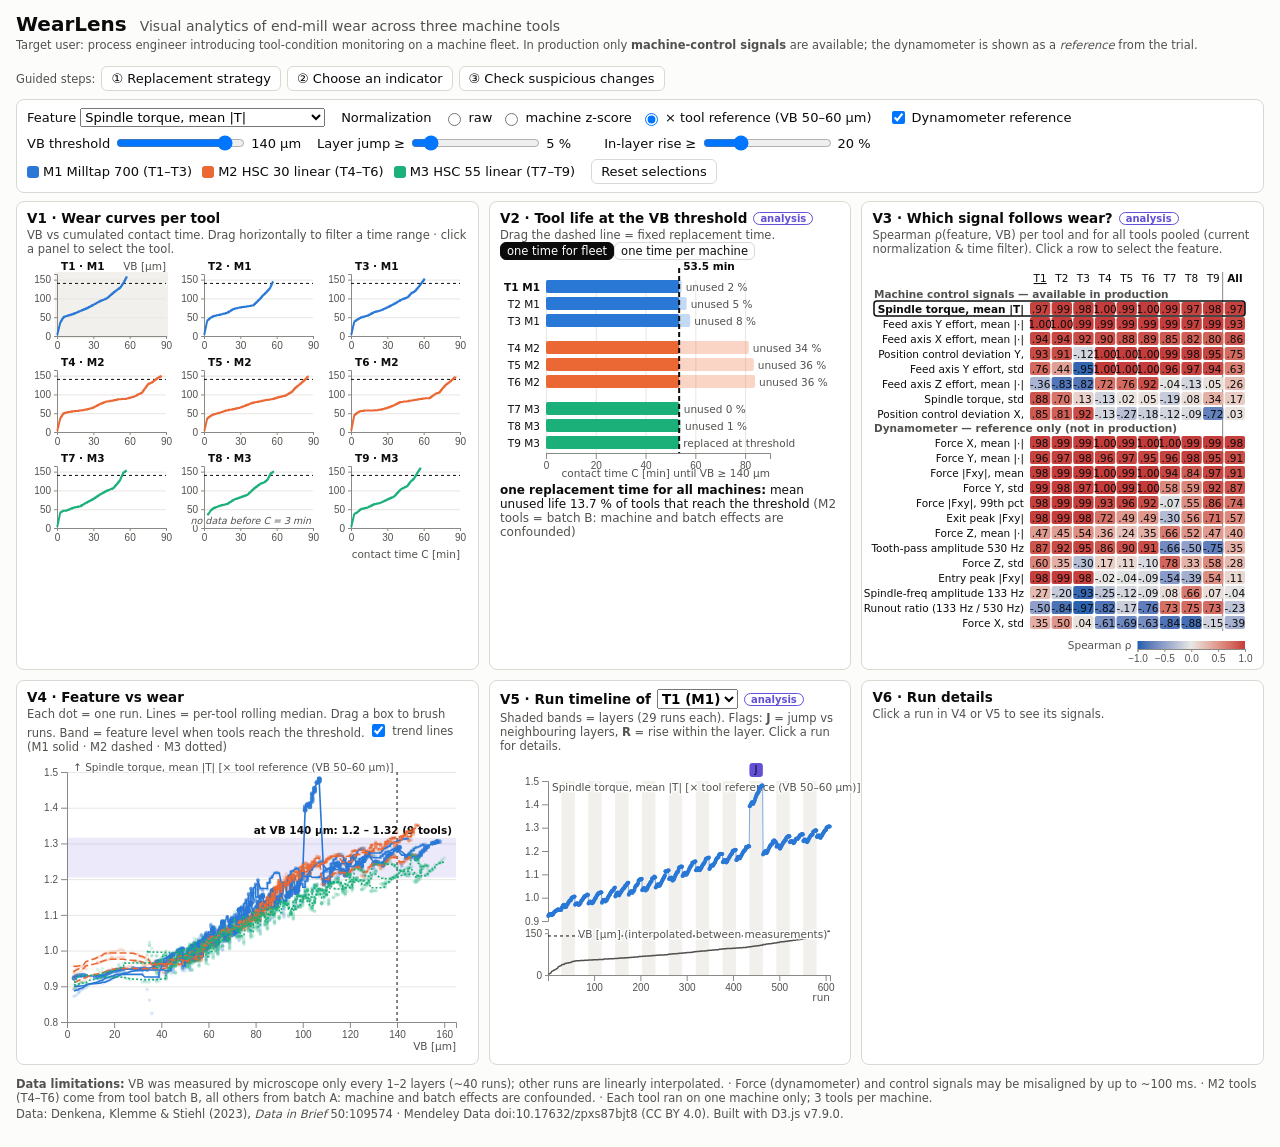
==== web/index.html @ 9a55267d "Stage 8: verification scripts and report, CVD line-style encoding, README, demo script Co-Authored-B" ====
<!doctype html>
<html lang="en">
<head>
<meta charset="utf-8">
<meta name="viewport" content="width=device-width, initial-scale=1">
<title>WearLens</title>
<link rel="stylesheet" href="css/style.css">
<script src="lib/d3.v7.9.0.min.js"></script>
</head>
<body>
<header class="top">
  <div class="title">
    <h1>WearLens <span class="subtitle">Visual analytics of end-mill wear across three machine tools</span></h1>
    <p class="muted small">Target user: process engineer introducing tool-condition monitoring on a machine fleet. In production only
      <b>machine-control signals</b> are available; the dynamometer is shown as a <i>reference</i> from the trial.</p>
  </div>
  <nav class="guide" aria-label="Guided scenarios">
    <span class="muted small">Guided steps:</span>
    <button data-step="1">① Replacement strategy</button>
    <button data-step="2">② Choose an indicator</button>
    <button data-step="3">③ Check suspicious changes</button>
  </nav>
</header>
<p id="guide-note" class="guide-note" hidden></p>

<section id="controls" class="controls" aria-label="Global controls">
  <label>Feature <select id="ctl-feature"></select></label>
  <fieldset class="seg" id="ctl-norm">
    <legend>Normalization</legend>
    <label><input type="radio" name="norm" value="raw"> raw</label>
    <label><input type="radio" name="norm" value="z"> machine z-score</label>
    <label><input type="radio" name="norm" value="ratio" checked> × tool reference (VB 50–60 µm)</label>
  </fieldset>
  <label class="chk"><input type="checkbox" id="ctl-dyn" checked> Dynamometer reference</label>
  <label>VB threshold <input type="range" id="ctl-thr" min="60" max="150" step="5" value="140"> <output id="out-thr">140 µm</output></label>
  <label>Layer jump ≥ <input type="range" id="ctl-jump" min="2" max="30" step="1" value="5"> <output id="out-jump">5 %</output></label>
  <label>In-layer rise ≥ <input type="range" id="ctl-rise" min="5" max="60" step="1" value="20"> <output id="out-rise">20 %</output></label>
  <div class="legend" id="legend" aria-label="Machine color legend"></div>
  <button id="ctl-reset" class="ghost">Reset selections</button>
</section>

<main class="grid">
  <section class="view" id="v1"><h2>V1 · Wear curves per tool</h2>
    <p class="hint">VB vs cumulated contact time. Drag horizontally to filter a time range · click a panel to select the tool.</p>
    <div class="plot"></div></section>
  <section class="view" id="v2"><h2>V2 · Tool life at the VB threshold <span class="tag">analysis</span></h2>
    <p class="hint">Drag the dashed line = fixed replacement time. <span id="v2-mode" class="seg-inline">
      <button data-mode="fleet" class="on">one time for fleet</button><button data-mode="machine">one time per machine</button></span></p>
    <div class="plot"></div><p class="summary" id="v2-summary"></p></section>
  <section class="view" id="v3"><h2>V3 · Which signal follows wear? <span class="tag">analysis</span></h2>
    <p class="hint">Spearman ρ(feature, VB) per tool and for all tools pooled (current normalization &amp; time filter). Click a row to select the feature.</p>
    <div class="plot"></div></section>
  <section class="view" id="v4"><h2>V4 · Feature vs wear</h2>
    <p class="hint">Each dot = one run. Lines = per-tool rolling median. Drag a box to brush runs. Band = feature level when tools reach the threshold.
      <label class="chk small"><input type="checkbox" id="v4-lines" checked> trend lines</label> <span class="small">(M1 solid · M2 dashed · M3 dotted)</span></p>
    <div class="plot"></div></section>
  <section class="view" id="v5"><h2>V5 · Run timeline of <select id="v5-tool"></select> <span class="tag">analysis</span></h2>
    <p class="hint">Shaded bands = layers (29 runs each). Flags: <b>J</b> = jump vs neighbouring layers, <b>R</b> = rise within the layer. Click a run for details.</p>
    <div class="plot"></div></section>
  <section class="view" id="v6"><h2>V6 · Run details</h2>
    <p class="hint" id="v6-head">Click a run in V4 or V5.</p>
    <div class="plot"></div></section>
</main>

<footer class="foot small muted">
  <p id="limitations"></p>
  <p>Data: Denkena, Klemme &amp; Stiehl (2023), <i>Data in Brief</i> 50:109574 · Mendeley Data doi:10.17632/zpxs87bjt8 (CC BY 4.0). Built with D3.js v7.9.0.</p>
</footer>
<div id="tooltip" role="tooltip" hidden></div>
<script type="module" src="js/main.js"></script>
</body>
</html>
---- web/css/style.css ----
:root {
  --surface: #fcfcfb;
  --panel: #ffffff;
  --text: #0b0b0b;
  --text-2: #52514e;
  --muted: #8a8984;
  --grid: #e7e6e2;
  --border: #d9d8d3;
  --accent: #0b0b0b;
  --m1: #2a78d6;
  --m2: #eb6834;
  --m3: #1baf7a;
  --flag: #6250d6;
  --band: #f1f0ec;
  font-family: system-ui, -apple-system, "Segoe UI", Roboto, "Noto Sans TC", sans-serif;
  color: var(--text);
}
* { box-sizing: border-box; }
body { margin: 0; padding: 12px 16px 24px; background: var(--surface); font-size: 13px; }
h1 { font-size: 20px; margin: 0; }
h1 .subtitle { font-size: 14px; font-weight: 400; color: var(--text-2); margin-left: 6px; }
h2 { font-size: 13.5px; margin: 0 0 2px; display: flex; align-items: center; gap: 6px; flex-wrap: wrap; }
p { margin: 2px 0; }
.small { font-size: 11.5px; }
.muted { color: var(--text-2); }
.top { display: flex; justify-content: space-between; align-items: flex-start; gap: 12px; flex-wrap: wrap; }
.guide { display: flex; gap: 6px; align-items: center; flex-wrap: wrap; }
button { font: inherit; border: 1px solid var(--border); background: var(--panel); border-radius: 6px; padding: 4px 9px; cursor: pointer; color: var(--text); }
button:hover { border-color: var(--text-2); }
button.on, .guide button.on { background: var(--text); color: #fff; border-color: var(--text); }
button.ghost { background: transparent; }
.guide-note { margin: 6px 0 0; padding: 6px 10px; background: #f3f1fb; border-left: 3px solid var(--flag); border-radius: 4px; }
.controls { display: flex; flex-wrap: wrap; gap: 6px 16px; align-items: center; margin: 8px 0; padding: 8px 10px;
  background: var(--panel); border: 1px solid var(--border); border-radius: 8px; }
.controls label { display: inline-flex; align-items: center; gap: 4px; }
.controls output { min-width: 42px; font-variant-numeric: tabular-nums; }
.seg { border: 0; padding: 0; margin: 0; display: inline-flex; gap: 8px; align-items: center; }
.seg legend { float: left; margin-right: 4px; padding: 0; }
.seg-inline button { padding: 1px 6px; font-size: 11.5px; }
.legend { display: inline-flex; gap: 10px; }
.legend span { display: inline-flex; gap: 4px; align-items: center; }
.legend i { width: 12px; height: 12px; border-radius: 3px; display: inline-block; }
.grid { display: grid; grid-template-columns: 1.15fr 0.9fr 1fr; gap: 10px; }
.view { background: var(--panel); border: 1px solid var(--border); border-radius: 8px; padding: 8px 10px; min-width: 0; transition: box-shadow .3s; }
.view.flash { box-shadow: 0 0 0 3px var(--flag); }
.hint { color: var(--text-2); font-size: 11.5px; min-height: 16px; }
.tag { font-size: 10px; font-weight: 600; color: var(--flag); border: 1px solid var(--flag); border-radius: 10px; padding: 0 6px; }
.summary { font-size: 12px; margin-top: 4px; }
.plot { width: 100%; }
.plot svg { display: block; overflow: visible; }
svg text { fill: var(--text); font-size: 10.5px; }
svg .axis text { fill: var(--text-2); font-size: 10px; }
svg .axis path, svg .axis line { stroke: var(--muted); }
svg .grid line { stroke: var(--grid); }
svg .grid path { display: none; }
svg .lbl-2 { fill: var(--text-2); }
svg .halo { paint-order: stroke; stroke: #fff; stroke-width: 3px; stroke-linejoin: round; }
svg .note { fill: var(--text-2); font-size: 9.5px; font-style: italic; }
#tooltip { position: fixed; pointer-events: none; background: #fff; border: 1px solid var(--border); border-radius: 6px;
  padding: 6px 8px; font-size: 11.5px; box-shadow: 0 2px 8px rgba(0,0,0,.12); z-index: 20; max-width: 280px; line-height: 1.35; }
#tooltip b { font-weight: 600; }
.foot { margin-top: 12px; }
.badge { display: inline-block; font-size: 10.5px; padding: 0 5px; border-radius: 8px; background: #f1f0ec; color: var(--text-2); margin-left: 4px; }
.badge.warn { background: #fff3e0; color: #8a4b00; }
.chk { display: inline-flex; gap: 4px; align-items: center; }
select { font: inherit; }
@media (max-width: 1100px) { .grid { grid-template-columns: 1fr 1fr; } }
@media (max-width: 720px) { .grid { grid-template-columns: 1fr; } body { padding: 8px 16px; } }
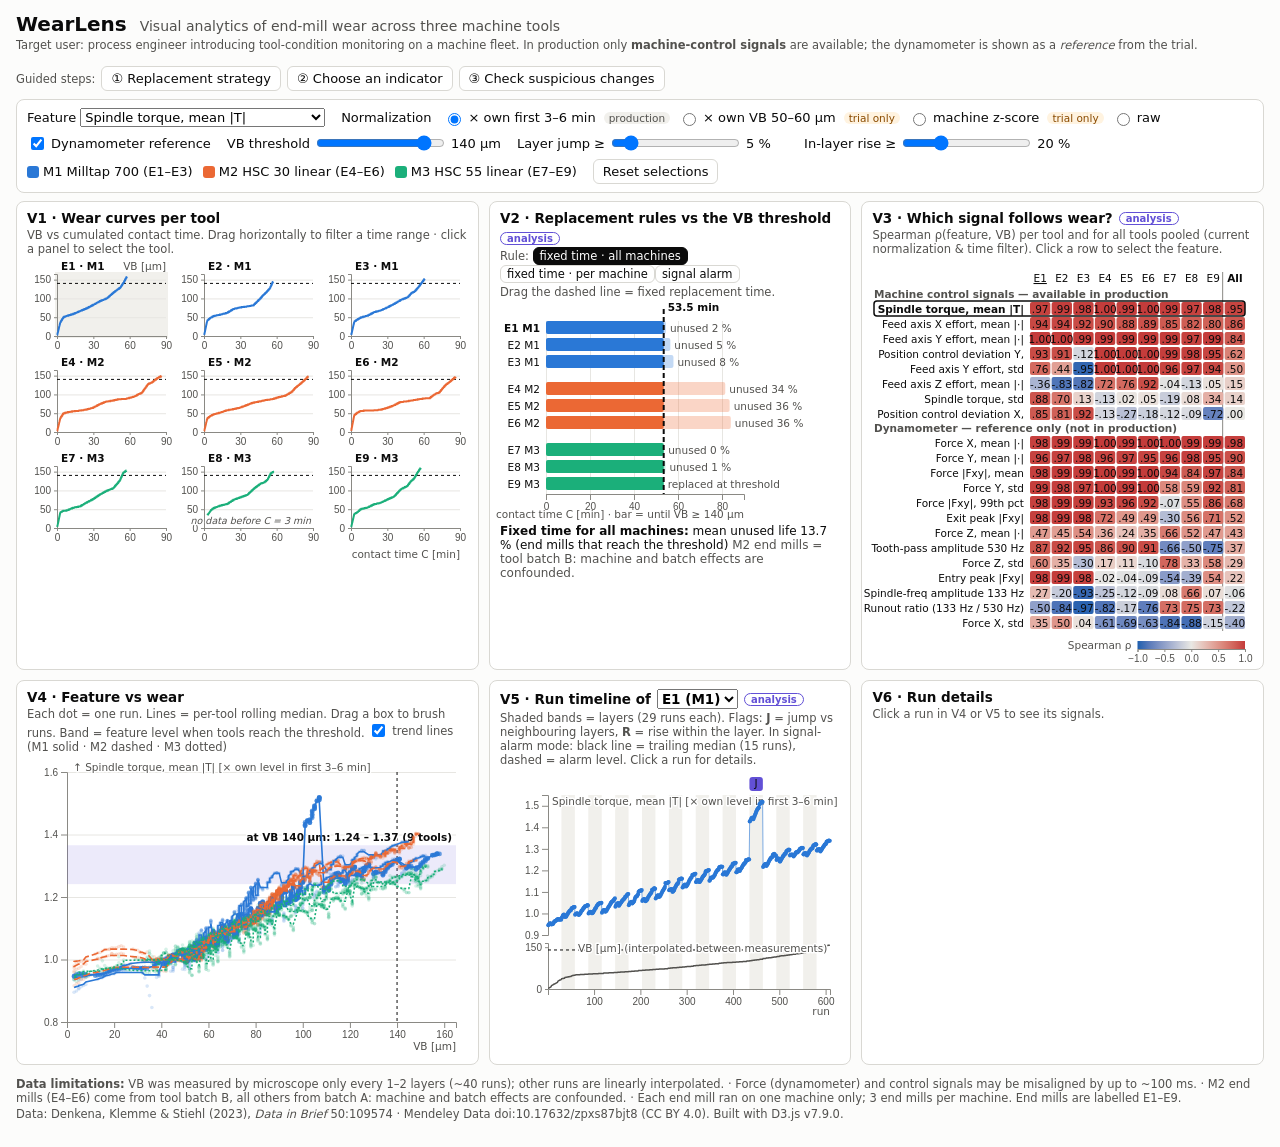
==== commit c3eee9e4: "Rename end mills E1-E9; production-feasible normalization; signal-alarm rule with out-of-machine cal" ====
--- a/web/index.html
+++ b/web/index.html
@@ -27,9 +27,10 @@
   <label>Feature <select id="ctl-feature"></select></label>
   <fieldset class="seg" id="ctl-norm">
     <legend>Normalization</legend>
+    <label title="Divide by the same end mill's median in its first 3–6 min of contact time. Available in production."><input type="radio" name="norm" value="early" checked> × own first 3–6 min <span class="badge">production</span></label>
+    <label title="Divide by the same end mill's median at VB 50–60 µm. Needs microscope measurements: trial only."><input type="radio" name="norm" value="vbref"> × own VB 50–60 µm <span class="badge warn">trial only</span></label>
+    <label title="z-score over all runs of the machine. Needs complete tool lives: trial only."><input type="radio" name="norm" value="z"> machine z-score <span class="badge warn">trial only</span></label>
     <label><input type="radio" name="norm" value="raw"> raw</label>
-    <label><input type="radio" name="norm" value="z"> machine z-score</label>
-    <label><input type="radio" name="norm" value="ratio" checked> × tool reference (VB 50–60 µm)</label>
   </fieldset>
   <label class="chk"><input type="checkbox" id="ctl-dyn" checked> Dynamometer reference</label>
   <label>VB threshold <input type="range" id="ctl-thr" min="60" max="150" step="5" value="140"> <output id="out-thr">140 µm</output></label>
@@ -43,9 +44,14 @@
   <section class="view" id="v1"><h2>V1 · Wear curves per tool</h2>
     <p class="hint">VB vs cumulated contact time. Drag horizontally to filter a time range · click a panel to select the tool.</p>
     <div class="plot"></div></section>
-  <section class="view" id="v2"><h2>V2 · Tool life at the VB threshold <span class="tag">analysis</span></h2>
-    <p class="hint">Drag the dashed line = fixed replacement time. <span id="v2-mode" class="seg-inline">
-      <button data-mode="fleet" class="on">one time for fleet</button><button data-mode="machine">one time per machine</button></span></p>
+  <section class="view" id="v2"><h2>V2 · Replacement rules vs the VB threshold <span class="tag">analysis</span></h2>
+    <p class="hint">Rule: <span id="v2-mode" class="seg-inline"><button data-mode="fleet" class="on">fixed time · all machines</button><button data-mode="machine">fixed time · per machine</button><button data-mode="signal">signal alarm</button></span></p>
+    <p class="hint" id="v2-fixed-hint">Drag the dashed line = fixed replacement time.</p>
+    <div class="hint" id="v2-signal-ctl" hidden>Alarm when the trailing median (15 runs) of the <b>selected feature</b> stays ≥ level for
+      <input type="number" id="v2-persist" min="1" max="120" step="1" value="1" style="width:4em"> runs. Level:
+      <label><input type="radio" name="cal" value="other" checked> calibrated on the other machines</label>
+      <label><input type="radio" name="cal" value="own"> calibrated on own machine <i>(in-sample)</i></label>
+      <label><input type="radio" name="cal" value="manual"> manual <input type="number" id="v2-level" step="0.01" value="1.25" style="width:5em"></label></div>
     <div class="plot"></div><p class="summary" id="v2-summary"></p></section>
   <section class="view" id="v3"><h2>V3 · Which signal follows wear? <span class="tag">analysis</span></h2>
     <p class="hint">Spearman ρ(feature, VB) per tool and for all tools pooled (current normalization &amp; time filter). Click a row to select the feature.</p>
@@ -55,7 +61,7 @@
       <label class="chk small"><input type="checkbox" id="v4-lines" checked> trend lines</label> <span class="small">(M1 solid · M2 dashed · M3 dotted)</span></p>
     <div class="plot"></div></section>
   <section class="view" id="v5"><h2>V5 · Run timeline of <select id="v5-tool"></select> <span class="tag">analysis</span></h2>
-    <p class="hint">Shaded bands = layers (29 runs each). Flags: <b>J</b> = jump vs neighbouring layers, <b>R</b> = rise within the layer. Click a run for details.</p>
+    <p class="hint">Shaded bands = layers (29 runs each). Flags: <b>J</b> = jump vs neighbouring layers, <b>R</b> = rise within the layer. In signal-alarm mode: black line = trailing median (15 runs), dashed = alarm level. Click a run for details.</p>
     <div class="plot"></div></section>
   <section class="view" id="v6"><h2>V6 · Run details</h2>
     <p class="hint" id="v6-head">Click a run in V4 or V5.</p>
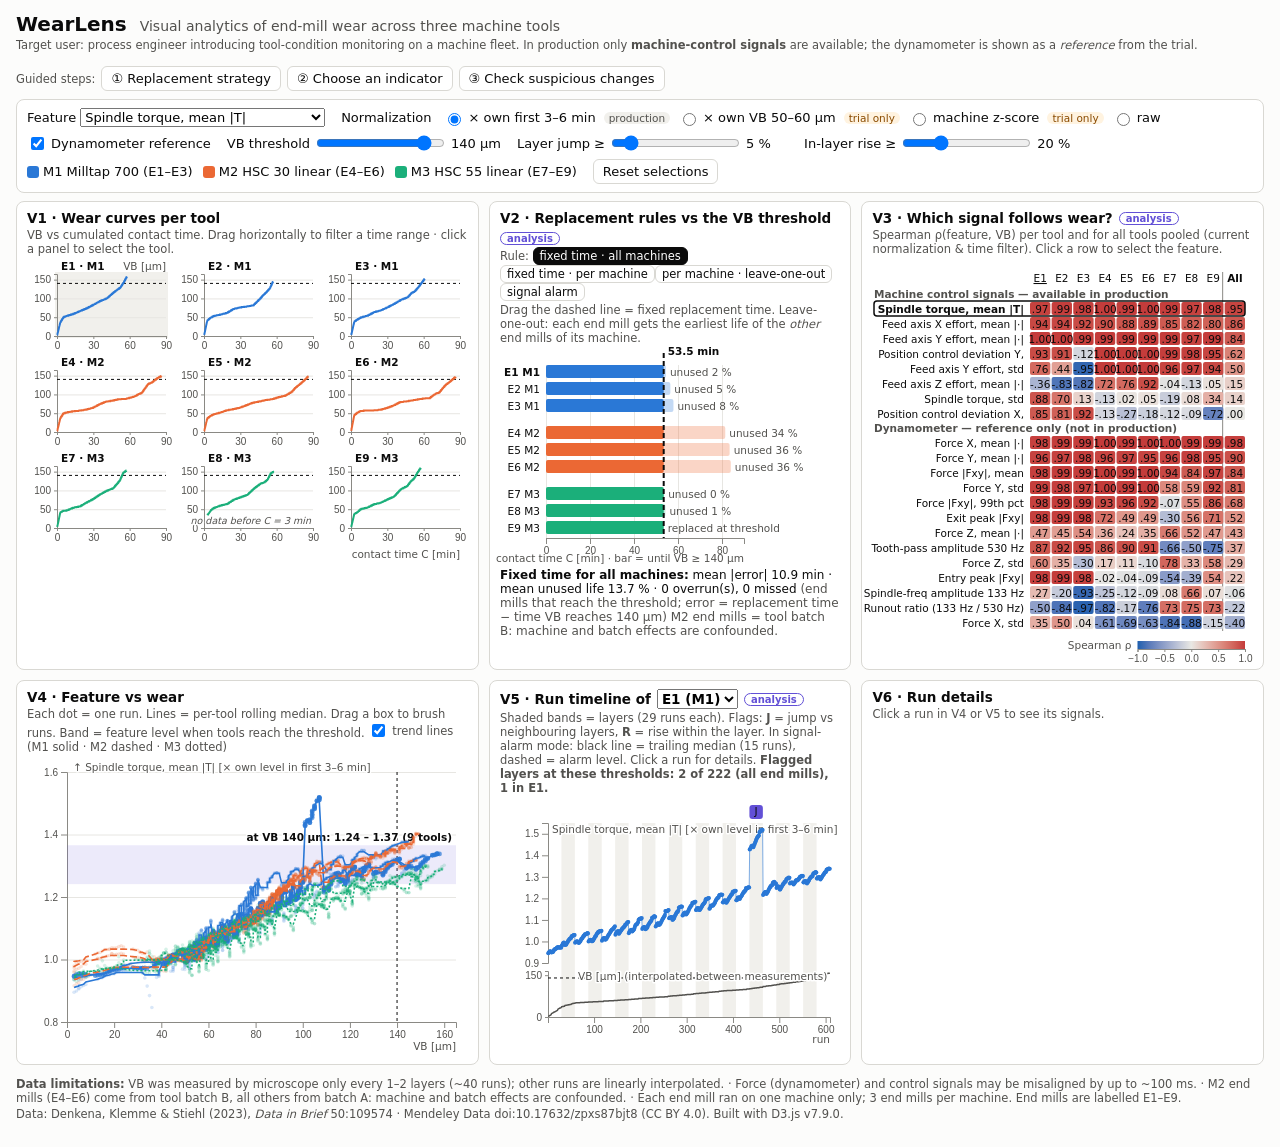
==== commit 69d6c48b: "Review round 3: leave-one-out calibration and fixed-time modes, flagged-layer count, MAE definition," ====
--- a/web/index.html
+++ b/web/index.html
@@ -45,12 +45,13 @@
     <p class="hint">VB vs cumulated contact time. Drag horizontally to filter a time range · click a panel to select the tool.</p>
     <div class="plot"></div></section>
   <section class="view" id="v2"><h2>V2 · Replacement rules vs the VB threshold <span class="tag">analysis</span></h2>
-    <p class="hint">Rule: <span id="v2-mode" class="seg-inline"><button data-mode="fleet" class="on">fixed time · all machines</button><button data-mode="machine">fixed time · per machine</button><button data-mode="signal">signal alarm</button></span></p>
-    <p class="hint" id="v2-fixed-hint">Drag the dashed line = fixed replacement time.</p>
+    <p class="hint">Rule: <span id="v2-mode" class="seg-inline"><button data-mode="fleet" class="on">fixed time · all machines</button><button data-mode="machine">fixed time · per machine</button><button data-mode="machineLoo">per machine · leave-one-out</button><button data-mode="signal">signal alarm</button></span></p>
+    <p class="hint" id="v2-fixed-hint">Drag the dashed line = fixed replacement time. Leave-one-out: each end mill gets the earliest life of the <i>other</i> end mills of its machine.</p>
     <div class="hint" id="v2-signal-ctl" hidden>Alarm when the trailing median (15 runs) of the <b>selected feature</b> stays ≥ level for
       <input type="number" id="v2-persist" min="1" max="120" step="1" value="1" style="width:4em"> runs. Level:
       <label><input type="radio" name="cal" value="other" checked> calibrated on the other machines</label>
-      <label><input type="radio" name="cal" value="own"> calibrated on own machine <i>(in-sample)</i></label>
+      <label><input type="radio" name="cal" value="loo"> same machine, other end mills <i>(leave-one-out)</i></label>
+      <label><input type="radio" name="cal" value="insample"> same machine incl. itself <i>(in-sample)</i></label>
       <label><input type="radio" name="cal" value="manual"> manual <input type="number" id="v2-level" step="0.01" value="1.25" style="width:5em"></label></div>
     <div class="plot"></div><p class="summary" id="v2-summary"></p></section>
   <section class="view" id="v3"><h2>V3 · Which signal follows wear? <span class="tag">analysis</span></h2>
@@ -61,7 +62,7 @@
       <label class="chk small"><input type="checkbox" id="v4-lines" checked> trend lines</label> <span class="small">(M1 solid · M2 dashed · M3 dotted)</span></p>
     <div class="plot"></div></section>
   <section class="view" id="v5"><h2>V5 · Run timeline of <select id="v5-tool"></select> <span class="tag">analysis</span></h2>
-    <p class="hint">Shaded bands = layers (29 runs each). Flags: <b>J</b> = jump vs neighbouring layers, <b>R</b> = rise within the layer. In signal-alarm mode: black line = trailing median (15 runs), dashed = alarm level. Click a run for details.</p>
+    <p class="hint">Shaded bands = layers (29 runs each). Flags: <b>J</b> = jump vs neighbouring layers, <b>R</b> = rise within the layer. In signal-alarm mode: black line = trailing median (15 runs), dashed = alarm level. Click a run for details. <b id="v5-count"></b></p>
     <div class="plot"></div></section>
   <section class="view" id="v6"><h2>V6 · Run details</h2>
     <p class="hint" id="v6-head">Click a run in V4 or V5.</p>
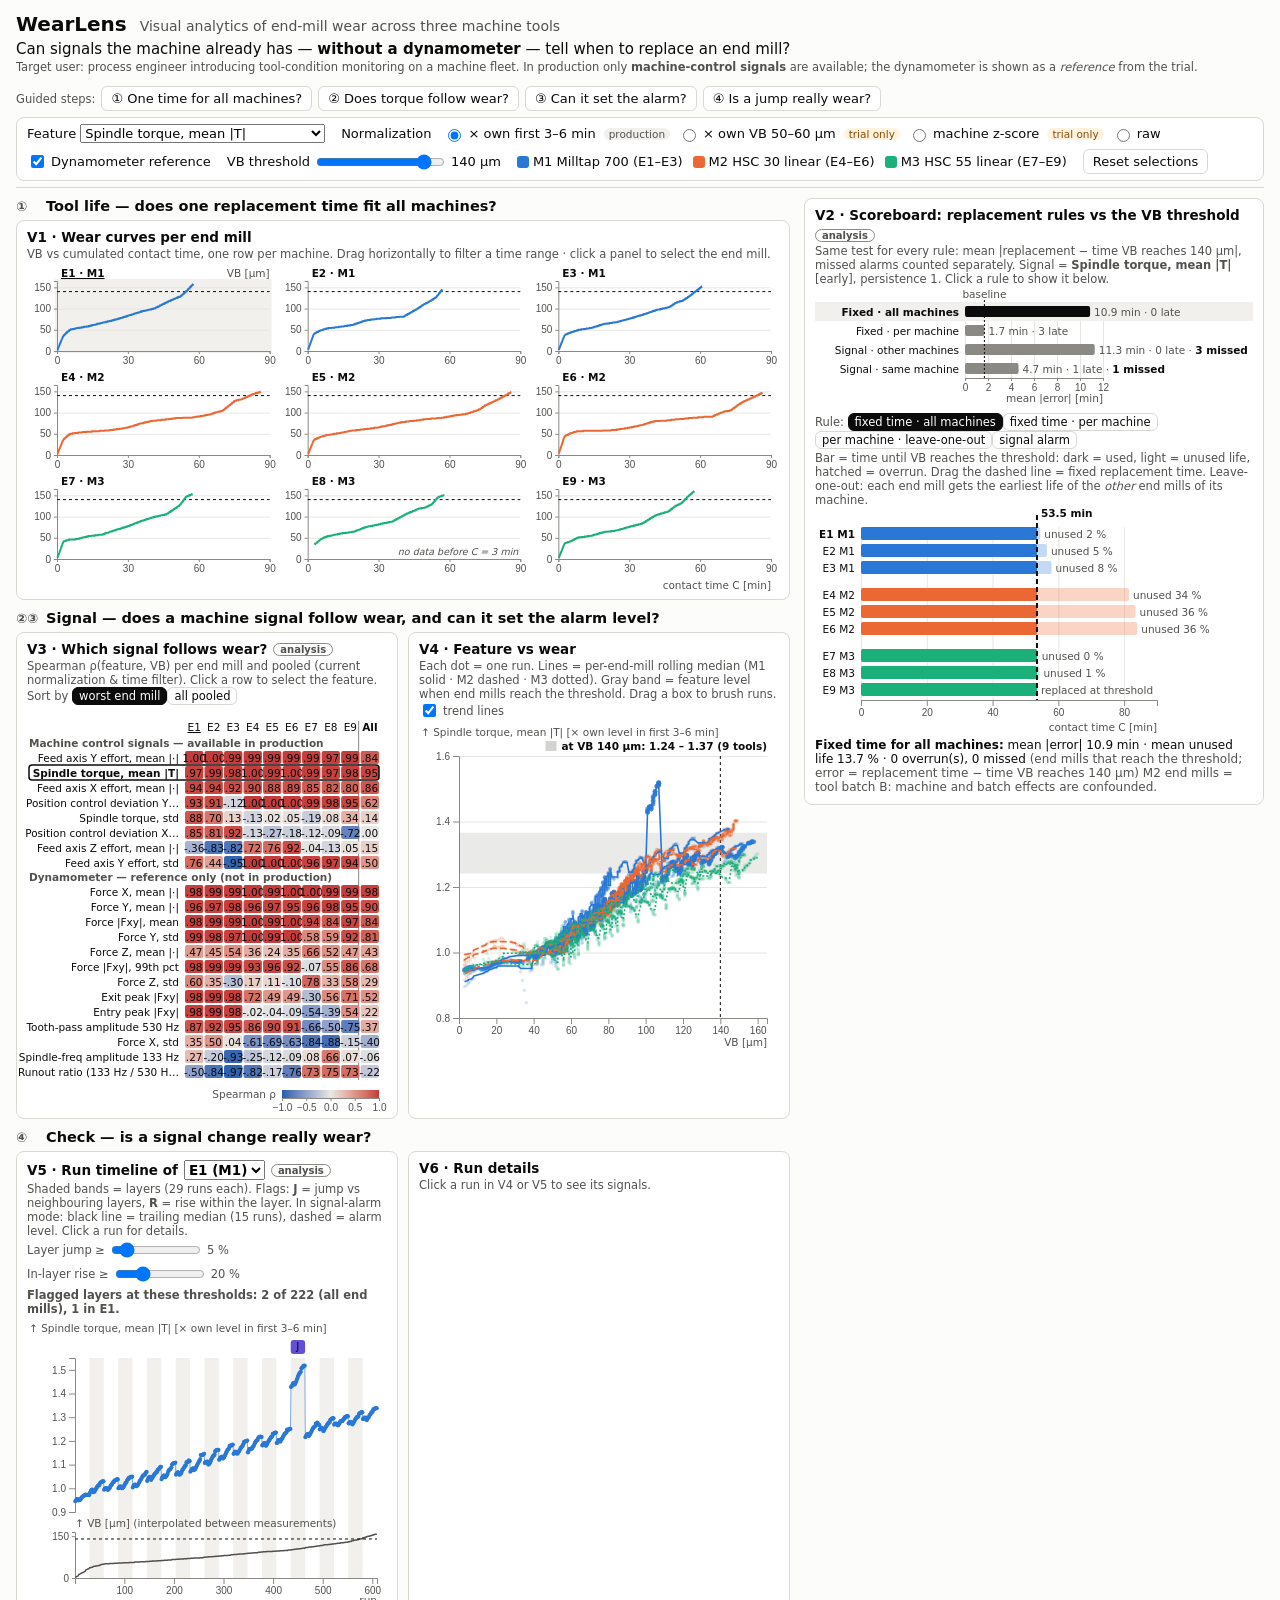
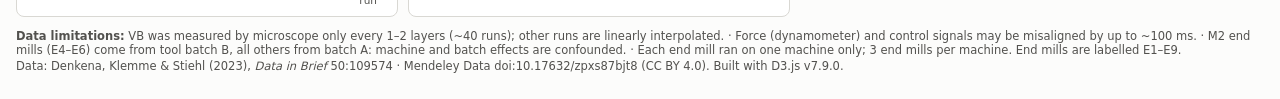
==== commit 61af0ca4: "Narrative layout: step rows + sticky V2 scoreboard; design-review fixes - Layout follows the demo na" ====
--- a/web/index.html
+++ b/web/index.html
@@ -9,64 +9,89 @@
 </head>
 <body>
 <header class="top">
-  <div class="title">
-    <h1>WearLens <span class="subtitle">Visual analytics of end-mill wear across three machine tools</span></h1>
-    <p class="muted small">Target user: process engineer introducing tool-condition monitoring on a machine fleet. In production only
-      <b>machine-control signals</b> are available; the dynamometer is shown as a <i>reference</i> from the trial.</p>
-  </div>
-  <nav class="guide" aria-label="Guided scenarios">
+  <h1>WearLens <span class="subtitle">Visual analytics of end-mill wear across three machine tools</span></h1>
+  <p class="question">Can signals the machine already has — <b>without a dynamometer</b> — tell when to replace an end mill?</p>
+  <p class="muted small">Target user: process engineer introducing tool-condition monitoring on a machine fleet. In production only
+    <b>machine-control signals</b> are available; the dynamometer is shown as a <i>reference</i> from the trial.</p>
+</header>
+
+<div id="bar" class="bar">
+  <nav class="guide" aria-label="Guided steps">
     <span class="muted small">Guided steps:</span>
-    <button data-step="1">① Replacement strategy</button>
-    <button data-step="2">② Choose an indicator</button>
-    <button data-step="3">③ Check suspicious changes</button>
+    <button data-step="1">① One time for all machines?</button>
+    <button data-step="2">② Does torque follow wear?</button>
+    <button data-step="3">③ Can it set the alarm?</button>
+    <button data-step="4">④ Is a jump really wear?</button>
   </nav>
-</header>
-<p id="guide-note" class="guide-note" hidden></p>
+  <section id="controls" class="controls" aria-label="Global controls">
+    <label>Feature <select id="ctl-feature"></select></label>
+    <fieldset class="seg" id="ctl-norm">
+      <legend>Normalization</legend>
+      <label title="Divide by the same end mill's median in its first 3–6 min of contact time. Available in production."><input type="radio" name="norm" value="early" checked> × own first 3–6 min <span class="badge">production</span></label>
+      <label title="Divide by the same end mill's median at VB 50–60 µm. Needs microscope measurements: trial only."><input type="radio" name="norm" value="vbref"> × own VB 50–60 µm <span class="badge warn">trial only</span></label>
+      <label title="z-score over all runs of the machine. Needs complete tool lives: trial only."><input type="radio" name="norm" value="z"> machine z-score <span class="badge warn">trial only</span></label>
+      <label><input type="radio" name="norm" value="raw"> raw</label>
+    </fieldset>
+    <label class="chk"><input type="checkbox" id="ctl-dyn" checked> Dynamometer reference</label>
+    <label>VB threshold <input type="range" id="ctl-thr" min="60" max="150" step="5" value="140"> <output id="out-thr">140 µm</output></label>
+    <div class="legend" id="legend" aria-label="Machine color legend"></div>
+    <button id="ctl-reset" class="ghost">Reset selections</button>
+  </section>
+  <p id="guide-note" class="guide-note" hidden></p>
+</div>
 
-<section id="controls" class="controls" aria-label="Global controls">
-  <label>Feature <select id="ctl-feature"></select></label>
-  <fieldset class="seg" id="ctl-norm">
-    <legend>Normalization</legend>
-    <label title="Divide by the same end mill's median in its first 3–6 min of contact time. Available in production."><input type="radio" name="norm" value="early" checked> × own first 3–6 min <span class="badge">production</span></label>
-    <label title="Divide by the same end mill's median at VB 50–60 µm. Needs microscope measurements: trial only."><input type="radio" name="norm" value="vbref"> × own VB 50–60 µm <span class="badge warn">trial only</span></label>
-    <label title="z-score over all runs of the machine. Needs complete tool lives: trial only."><input type="radio" name="norm" value="z"> machine z-score <span class="badge warn">trial only</span></label>
-    <label><input type="radio" name="norm" value="raw"> raw</label>
-  </fieldset>
-  <label class="chk"><input type="checkbox" id="ctl-dyn" checked> Dynamometer reference</label>
-  <label>VB threshold <input type="range" id="ctl-thr" min="60" max="150" step="5" value="140"> <output id="out-thr">140 µm</output></label>
-  <label>Layer jump ≥ <input type="range" id="ctl-jump" min="2" max="30" step="1" value="5"> <output id="out-jump">5 %</output></label>
-  <label>In-layer rise ≥ <input type="range" id="ctl-rise" min="5" max="60" step="1" value="20"> <output id="out-rise">20 %</output></label>
-  <div class="legend" id="legend" aria-label="Machine color legend"></div>
-  <button id="ctl-reset" class="ghost">Reset selections</button>
-</section>
+<!-- Layout follows the narrative: evidence views on the left (one row per question),
+     the V2 scoreboard (replacement rules) stays visible on the right for every step. -->
+<main class="grid">
+  <section class="step" id="s1" style="grid-area: s1">
+    <h2 class="step-h"><span class="num">①</span> Tool life — does one replacement time fit all machines?</h2>
+    <section class="view" id="v1"><h3>V1 · Wear curves per end mill</h3>
+      <p class="hint">VB vs cumulated contact time, one row per machine. Drag horizontally to filter a time range · click a panel to select the end mill.</p>
+      <div class="plot"></div></section>
+  </section>
 
-<main class="grid">
-  <section class="view" id="v1"><h2>V1 · Wear curves per tool</h2>
-    <p class="hint">VB vs cumulated contact time. Drag horizontally to filter a time range · click a panel to select the tool.</p>
-    <div class="plot"></div></section>
-  <section class="view" id="v2"><h2>V2 · Replacement rules vs the VB threshold <span class="tag">analysis</span></h2>
-    <p class="hint">Rule: <span id="v2-mode" class="seg-inline"><button data-mode="fleet" class="on">fixed time · all machines</button><button data-mode="machine">fixed time · per machine</button><button data-mode="machineLoo">per machine · leave-one-out</button><button data-mode="signal">signal alarm</button></span></p>
-    <p class="hint" id="v2-fixed-hint">Drag the dashed line = fixed replacement time. Leave-one-out: each end mill gets the earliest life of the <i>other</i> end mills of its machine.</p>
-    <div class="hint" id="v2-signal-ctl" hidden>Alarm when the trailing median (15 runs) of the <b>selected feature</b> stays ≥ level for
-      <input type="number" id="v2-persist" min="1" max="120" step="1" value="1" style="width:4em"> runs. Level:
-      <label><input type="radio" name="cal" value="other" checked> calibrated on the other machines</label>
-      <label><input type="radio" name="cal" value="loo"> same machine, other end mills <i>(leave-one-out)</i></label>
-      <label><input type="radio" name="cal" value="insample"> same machine incl. itself <i>(in-sample)</i></label>
-      <label><input type="radio" name="cal" value="manual"> manual <input type="number" id="v2-level" step="0.01" value="1.25" style="width:5em"></label></div>
-    <div class="plot"></div><p class="summary" id="v2-summary"></p></section>
-  <section class="view" id="v3"><h2>V3 · Which signal follows wear? <span class="tag">analysis</span></h2>
-    <p class="hint">Spearman ρ(feature, VB) per tool and for all tools pooled (current normalization &amp; time filter). Click a row to select the feature.</p>
-    <div class="plot"></div></section>
-  <section class="view" id="v4"><h2>V4 · Feature vs wear</h2>
-    <p class="hint">Each dot = one run. Lines = per-tool rolling median. Drag a box to brush runs. Band = feature level when tools reach the threshold.
-      <label class="chk small"><input type="checkbox" id="v4-lines" checked> trend lines</label> <span class="small">(M1 solid · M2 dashed · M3 dotted)</span></p>
-    <div class="plot"></div></section>
-  <section class="view" id="v5"><h2>V5 · Run timeline of <select id="v5-tool"></select> <span class="tag">analysis</span></h2>
-    <p class="hint">Shaded bands = layers (29 runs each). Flags: <b>J</b> = jump vs neighbouring layers, <b>R</b> = rise within the layer. In signal-alarm mode: black line = trailing median (15 runs), dashed = alarm level. Click a run for details. <b id="v5-count"></b></p>
-    <div class="plot"></div></section>
-  <section class="view" id="v6"><h2>V6 · Run details</h2>
-    <p class="hint" id="v6-head">Click a run in V4 or V5.</p>
-    <div class="plot"></div></section>
+  <section class="step" id="s2" style="grid-area: s2">
+    <h2 class="step-h"><span class="num">②③</span> Signal — does a machine signal follow wear, and can it set the alarm level?</h2>
+    <div class="pair">
+      <section class="view" id="v3"><h3>V3 · Which signal follows wear? <span class="tag">analysis</span></h3>
+        <p class="hint">Spearman ρ(feature, VB) per end mill and pooled (current normalization &amp; time filter). Click a row to select the feature.
+          Sort by <span id="v3-sort" class="seg-inline"><button data-sort="min" class="on">worst end mill</button><button data-sort="pooled">all pooled</button></span></p>
+        <div class="plot"></div></section>
+      <section class="view" id="v4"><h3>V4 · Feature vs wear</h3>
+        <p class="hint">Each dot = one run. Lines = per-end-mill rolling median (M1 solid · M2 dashed · M3 dotted). Gray band = feature level when end mills reach the threshold. Drag a box to brush runs.
+          <label class="chk small"><input type="checkbox" id="v4-lines" checked> trend lines</label></p>
+        <div class="plot"></div></section>
+    </div>
+  </section>
+
+  <section class="step" id="s3" style="grid-area: s3">
+    <h2 class="step-h"><span class="num">④</span> Check — is a signal change really wear?</h2>
+    <div class="pair">
+      <section class="view" id="v5"><h3>V5 · Run timeline of <select id="v5-tool"></select> <span class="tag">analysis</span></h3>
+        <p class="hint">Shaded bands = layers (29 runs each). Flags: <b>J</b> = jump vs neighbouring layers, <b>R</b> = rise within the layer. In signal-alarm mode: black line = trailing median (15 runs), dashed = alarm level. Click a run for details.</p>
+        <p class="hint flags-ctl"><label>Layer jump ≥ <input type="range" id="ctl-jump" min="2" max="30" step="1" value="5"> <output id="out-jump">5 %</output></label>
+          <label>In-layer rise ≥ <input type="range" id="ctl-rise" min="5" max="60" step="1" value="20"> <output id="out-rise">20 %</output></label>
+          <b id="v5-count"></b></p>
+        <div class="plot"></div></section>
+      <section class="view" id="v6"><h3>V6 · Run details</h3>
+        <p class="hint" id="v6-head">Click a run in V4 or V5.</p>
+        <div class="plot"></div></section>
+    </div>
+  </section>
+
+  <aside class="score" style="grid-area: score" aria-label="Scoreboard">
+    <section class="view" id="v2"><h3>V2 · Scoreboard: replacement rules vs the VB threshold <span class="tag">analysis</span></h3>
+      <div id="v2-score"></div>
+      <p class="hint">Rule: <span id="v2-mode" class="seg-inline"><button data-mode="fleet" class="on">fixed time · all machines</button><button data-mode="machine">fixed time · per machine</button><button data-mode="machineLoo">per machine · leave-one-out</button><button data-mode="signal">signal alarm</button></span></p>
+      <p class="hint" id="v2-fixed-hint">Bar = time until VB reaches the threshold: dark = used, light = unused life, hatched = overrun. Drag the dashed line = fixed replacement time. Leave-one-out: each end mill gets the earliest life of the <i>other</i> end mills of its machine.</p>
+      <div class="hint" id="v2-signal-ctl" hidden>Alarm when the trailing median (15 runs) of the <b>selected feature</b> stays ≥ level for
+        <input type="number" id="v2-persist" min="1" max="120" step="1" value="1" style="width:4em"> runs. Level:
+        <label><input type="radio" name="cal" value="other" checked> calibrated on the other machines</label>
+        <label><input type="radio" name="cal" value="loo"> same machine, other end mills <i>(leave-one-out)</i></label>
+        <label><input type="radio" name="cal" value="insample"> same machine incl. itself <i>(in-sample)</i></label>
+        <label><input type="radio" name="cal" value="manual"> manual <input type="number" id="v2-level" step="0.01" value="1.25" style="width:5em"></label></div>
+      <div class="plot"></div><p class="summary" id="v2-summary"></p></section>
+  </aside>
 </main>
 
 <footer class="foot small muted">
--- a/web/css/style.css
+++ b/web/css/style.css
@@ -19,18 +19,21 @@
 body { margin: 0; padding: 12px 16px 24px; background: var(--surface); font-size: 13px; }
 h1 { font-size: 20px; margin: 0; }
 h1 .subtitle { font-size: 14px; font-weight: 400; color: var(--text-2); margin-left: 6px; }
-h2 { font-size: 13.5px; margin: 0 0 2px; display: flex; align-items: center; gap: 6px; flex-wrap: wrap; }
+h3 { font-size: 13.5px; margin: 0 0 2px; display: flex; align-items: center; gap: 6px; flex-wrap: wrap; }
+.question { font-size: 15px; margin: 4px 0 2px; }
 p { margin: 2px 0; }
 .small { font-size: 11.5px; }
 .muted { color: var(--text-2); }
-.top { display: flex; justify-content: space-between; align-items: flex-start; gap: 12px; flex-wrap: wrap; }
+.top { margin-bottom: 6px; }
 .guide { display: flex; gap: 6px; align-items: center; flex-wrap: wrap; }
 button { font: inherit; border: 1px solid var(--border); background: var(--panel); border-radius: 6px; padding: 4px 9px; cursor: pointer; color: var(--text); }
 button:hover { border-color: var(--text-2); }
 button.on, .guide button.on { background: var(--text); color: #fff; border-color: var(--text); }
 button.ghost { background: transparent; }
-.guide-note { margin: 6px 0 0; padding: 6px 10px; background: #f3f1fb; border-left: 3px solid var(--flag); border-radius: 4px; }
-.controls { display: flex; flex-wrap: wrap; gap: 6px 16px; align-items: center; margin: 8px 0; padding: 8px 10px;
+/* sticky bar: guided steps + global controls stay reachable while scrolling through the steps */
+.bar { position: sticky; top: 0; z-index: 10; background: var(--surface); padding: 6px 0; border-bottom: 1px solid var(--border); }
+.guide-note { margin: 6px 0 0; padding: 5px 10px; background: var(--band); border-left: 3px solid var(--text); border-radius: 4px; }
+.controls { display: flex; flex-wrap: wrap; gap: 6px 16px; align-items: center; margin: 6px 0 0; padding: 6px 10px;
   background: var(--panel); border: 1px solid var(--border); border-radius: 8px; }
 .controls label { display: inline-flex; align-items: center; gap: 4px; }
 .controls output { min-width: 42px; font-variant-numeric: tabular-nums; }
@@ -40,11 +43,22 @@
 .legend { display: inline-flex; gap: 10px; }
 .legend span { display: inline-flex; gap: 4px; align-items: center; }
 .legend i { width: 12px; height: 12px; border-radius: 3px; display: inline-block; }
-.grid { display: grid; grid-template-columns: 1.15fr 0.9fr 1fr; gap: 10px; }
+/* narrative layout: rows = steps (evidence), right column = V2 scoreboard, sticky */
+.grid { display: grid; grid-template-columns: minmax(0, 1fr) 460px; grid-template-areas: "s1 score" "s2 score" "s3 score";
+  gap: 10px 14px; margin-top: 10px; align-items: start; }
+.score { position: sticky; top: calc(var(--bar-h, 110px) + 8px); max-height: calc(100vh - var(--bar-h, 110px) - 16px); overflow-y: auto; }
+.step { scroll-margin-top: calc(var(--bar-h, 110px) + 8px); }
+.step-h { font-size: 14.5px; margin: 0 0 6px; display: flex; gap: 8px; align-items: baseline; }
+.step-h .num { font-size: 13px; color: var(--text-2); font-weight: 600; min-width: 22px; }
+.pair { display: grid; grid-template-columns: 1fr 1fr; gap: 10px; }
+.flags-ctl { display: flex; flex-wrap: wrap; gap: 4px 14px; align-items: center; }
+.flags-ctl label { display: inline-flex; align-items: center; gap: 4px; }
+.flags-ctl input[type=range] { width: 90px; }
+#v2-score { margin: 2px 0 6px; }
 .view { background: var(--panel); border: 1px solid var(--border); border-radius: 8px; padding: 8px 10px; min-width: 0; transition: box-shadow .3s; }
-.view.flash { box-shadow: 0 0 0 3px var(--flag); }
+.view.flash { box-shadow: 0 0 0 3px var(--text-2); }
 .hint { color: var(--text-2); font-size: 11.5px; min-height: 16px; }
-.tag { font-size: 10px; font-weight: 600; color: var(--flag); border: 1px solid var(--flag); border-radius: 10px; padding: 0 6px; }
+.tag { font-size: 10px; font-weight: 600; color: var(--text-2); border: 1px solid var(--muted); border-radius: 10px; padding: 0 6px; }
 .summary { font-size: 12px; margin-top: 4px; }
 .plot { width: 100%; }
 .plot svg { display: block; overflow: visible; }
@@ -64,5 +78,9 @@
 .badge.warn { background: #fff3e0; color: #8a4b00; }
 .chk { display: inline-flex; gap: 4px; align-items: center; }
 select { font: inherit; }
-@media (max-width: 1100px) { .grid { grid-template-columns: 1fr 1fr; } }
-@media (max-width: 720px) { .grid { grid-template-columns: 1fr; } body { padding: 8px 16px; } }
+@media (max-width: 1200px) {
+  .grid { grid-template-columns: minmax(0, 1fr); grid-template-areas: "s1" "score" "s2" "s3"; }
+  .score { position: static; max-height: none; }
+  .bar { position: static; }
+}
+@media (max-width: 760px) { .pair { grid-template-columns: minmax(0, 1fr); } body { padding: 8px 16px; } }
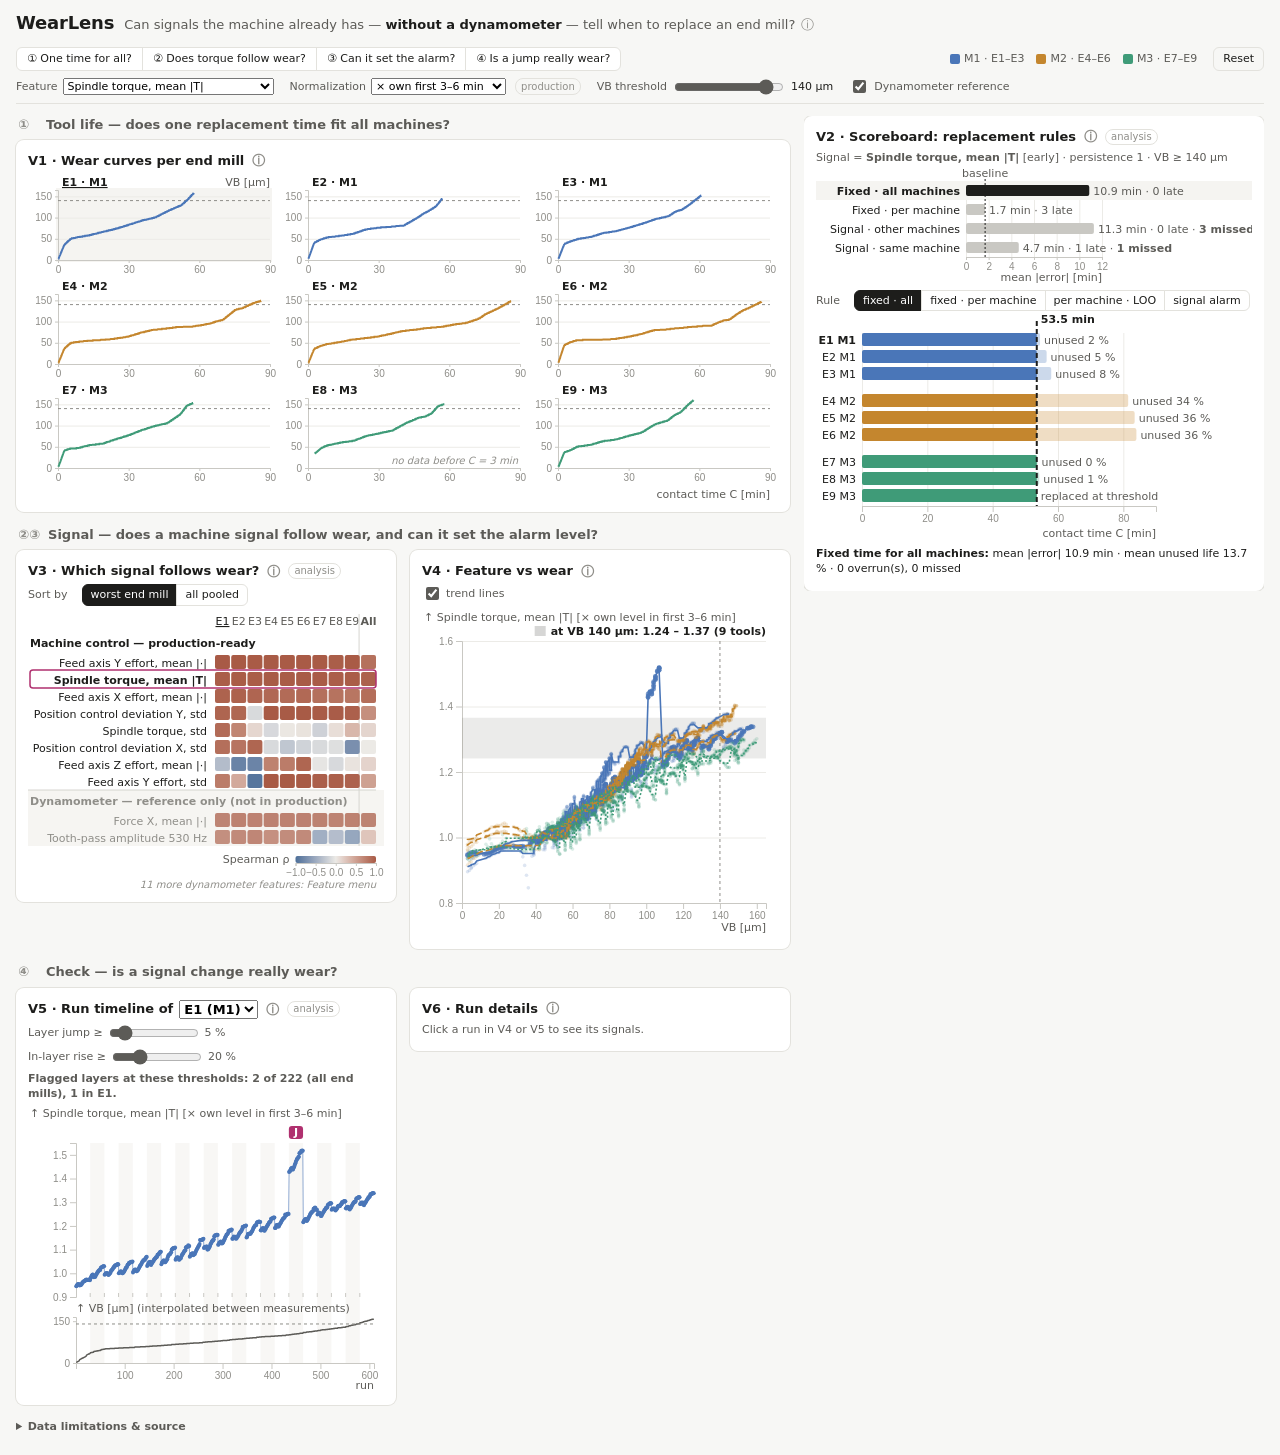
==== commit b999dafb: "Visual hierarchy pass: muted CVD-safe machine palette, single accent, compact top bar, info popovers" ====
--- a/web/index.html
+++ b/web/index.html
@@ -9,35 +9,36 @@
 </head>
 <body>
 <header class="top">
-  <h1>WearLens <span class="subtitle">Visual analytics of end-mill wear across three machine tools</span></h1>
-  <p class="question">Can signals the machine already has — <b>without a dynamometer</b> — tell when to replace an end mill?</p>
-  <p class="muted small">Target user: process engineer introducing tool-condition monitoring on a machine fleet. In production only
-    <b>machine-control signals</b> are available; the dynamometer is shown as a <i>reference</i> from the trial.</p>
+  <h1>WearLens</h1>
+  <p class="question">Can signals the machine already has — <b>without a dynamometer</b> — tell when to replace an end mill?
+    <button class="info" aria-expanded="false" aria-controls="about-info" aria-label="About WearLens">ⓘ</button></p>
+  <div class="info-body" id="about-info" hidden>Visual analytics of end-mill wear across three machine tools.
+    Target user: a process engineer introducing tool-condition monitoring on a machine fleet. In production only
+    <b>machine-control signals</b> are available; the dynamometer is shown as a <i>reference</i> from the trial.
+    The guided steps ①–④ follow the analysis: tool life → does a signal follow wear → can it set the alarm → is a jump really wear.</div>
 </header>
 
 <div id="bar" class="bar">
-  <nav class="guide" aria-label="Guided steps">
-    <span class="muted small">Guided steps:</span>
-    <button data-step="1">① One time for all machines?</button>
-    <button data-step="2">② Does torque follow wear?</button>
-    <button data-step="3">③ Can it set the alarm?</button>
-    <button data-step="4">④ Is a jump really wear?</button>
-  </nav>
-  <section id="controls" class="controls" aria-label="Global controls">
+  <div class="bar-row">
+    <nav class="guide" aria-label="Guided steps"><span class="seg-inline">
+      <button data-step="1">① One time for all?</button><button data-step="2">② Does torque follow wear?</button><button data-step="3">③ Can it set the alarm?</button><button data-step="4">④ Is a jump really wear?</button></span></nav>
+    <span class="spacer"></span>
+    <div class="legend" id="legend" aria-label="Machine color legend"></div>
+    <button id="ctl-reset" class="ghost">Reset</button>
+  </div>
+  <section id="controls" class="bar-row" aria-label="Global controls">
     <label>Feature <select id="ctl-feature"></select></label>
-    <fieldset class="seg" id="ctl-norm">
-      <legend>Normalization</legend>
-      <label title="Divide by the same end mill's median in its first 3–6 min of contact time. Available in production."><input type="radio" name="norm" value="early" checked> × own first 3–6 min <span class="badge">production</span></label>
-      <label title="Divide by the same end mill's median at VB 50–60 µm. Needs microscope measurements: trial only."><input type="radio" name="norm" value="vbref"> × own VB 50–60 µm <span class="badge warn">trial only</span></label>
-      <label title="z-score over all runs of the machine. Needs complete tool lives: trial only."><input type="radio" name="norm" value="z"> machine z-score <span class="badge warn">trial only</span></label>
-      <label><input type="radio" name="norm" value="raw"> raw</label>
-    </fieldset>
+    <label title="early: divide by the same end mill's median in its first 3–6 min (available in production). VB 50–60 µm and z-score need microscope data or complete tool lives (trial only).">Normalization
+      <select id="ctl-norm">
+        <option value="early">× own first 3–6 min</option>
+        <option value="vbref">× own VB 50–60 µm</option>
+        <option value="z">machine z-score</option>
+        <option value="raw">raw</option>
+      </select><span id="norm-badge" class="badge">production</span></label>
+    <label>VB threshold <input type="range" id="ctl-thr" min="60" max="150" step="5" value="140"> <output id="out-thr">140 µm</output></label>
     <label class="chk"><input type="checkbox" id="ctl-dyn" checked> Dynamometer reference</label>
-    <label>VB threshold <input type="range" id="ctl-thr" min="60" max="150" step="5" value="140"> <output id="out-thr">140 µm</output></label>
-    <div class="legend" id="legend" aria-label="Machine color legend"></div>
-    <button id="ctl-reset" class="ghost">Reset selections</button>
   </section>
-  <p id="guide-note" class="guide-note" hidden></p>
+  <p id="guide-note" class="guide-note" hidden><span></span><button id="guide-close" aria-label="Leave the guided step">✕</button></p>
 </div>
 
 <!-- Layout follows the narrative: evidence views on the left (one row per question),
@@ -45,21 +46,28 @@
 <main class="grid">
   <section class="step" id="s1" style="grid-area: s1">
     <h2 class="step-h"><span class="num">①</span> Tool life — does one replacement time fit all machines?</h2>
-    <section class="view" id="v1"><h3>V1 · Wear curves per end mill</h3>
-      <p class="hint">VB vs cumulated contact time, one row per machine. Drag horizontally to filter a time range · click a panel to select the end mill.</p>
+    <section class="view" id="v1"><h3>V1 · Wear curves per end mill <button class="info" aria-expanded="false" aria-controls="v1-info" aria-label="About V1">ⓘ</button></h3>
+      <p class="hint info-body" id="v1-info" hidden>VB (flank wear) vs cumulated contact time, one row per machine; dashed line = VB threshold.
+        Drag horizontally in a panel to filter a contact-time range (updates V3 and V4); click a panel to select the end mill.
+        VB is measured every 1–2 layers and interpolated in between.</p>
       <div class="plot"></div></section>
   </section>
 
   <section class="step" id="s2" style="grid-area: s2">
     <h2 class="step-h"><span class="num">②③</span> Signal — does a machine signal follow wear, and can it set the alarm level?</h2>
     <div class="pair">
-      <section class="view" id="v3"><h3>V3 · Which signal follows wear? <span class="tag">analysis</span></h3>
-        <p class="hint">Spearman ρ(feature, VB) per end mill and pooled (current normalization &amp; time filter). Click a row to select the feature.
-          Sort by <span id="v3-sort" class="seg-inline"><button data-sort="min" class="on">worst end mill</button><button data-sort="pooled">all pooled</button></span></p>
+      <section class="view" id="v3"><h3>V3 · Which signal follows wear? <button class="info" aria-expanded="false" aria-controls="v3-info" aria-label="About V3">ⓘ</button> <span class="tag">analysis</span></h3>
+        <p class="hint info-body" id="v3-info" hidden>Spearman ρ between the feature (current normalization, current time filter) and VB, per end mill and for all end mills pooled.
+          Hover a cell for ρ and n; click a row to select the feature. All 8 machine-control features are listed; of the 13 dynamometer features only 2 representatives are shown (the rest are in the Feature menu).
+          Feed axis: M1 = ball-screw motor torque [Nm], M2/M3 = linear-motor force [N], and M2 runs tool batch B, so units and batches differ across machines.
+          Within an end mill VB is mostly interpolated from contact time, so per-end-mill ρ is optimistic.</p>
+        <div class="ctl">Sort by <span id="v3-sort" class="seg-inline"><button data-sort="min" class="on">worst end mill</button><button data-sort="pooled">all pooled</button></span></div>
         <div class="plot"></div></section>
-      <section class="view" id="v4"><h3>V4 · Feature vs wear</h3>
-        <p class="hint">Each dot = one run. Lines = per-end-mill rolling median (M1 solid · M2 dashed · M3 dotted). Gray band = feature level when end mills reach the threshold. Drag a box to brush runs.
-          <label class="chk small"><input type="checkbox" id="v4-lines" checked> trend lines</label></p>
+      <section class="view" id="v4"><h3>V4 · Feature vs wear <button class="info" aria-expanded="false" aria-controls="v4-info" aria-label="About V4">ⓘ</button></h3>
+        <p class="hint info-body" id="v4-info" hidden>Each dot = one run (feature after normalization vs VB). Lines = per-end-mill rolling median,
+          line style per machine (M1 solid · M2 dashed · M3 dotted). Gray band = range of the feature level at which the end mills reach the VB threshold:
+          this is where an alarm level would be calibrated. Drag a box to brush runs (highlighted in V1 and V5); click a dot to open the run.</p>
+        <div class="ctl"><label><input type="checkbox" id="v4-lines" checked> trend lines</label></div>
         <div class="plot"></div></section>
     </div>
   </section>
@@ -67,24 +75,36 @@
   <section class="step" id="s3" style="grid-area: s3">
     <h2 class="step-h"><span class="num">④</span> Check — is a signal change really wear?</h2>
     <div class="pair">
-      <section class="view" id="v5"><h3>V5 · Run timeline of <select id="v5-tool"></select> <span class="tag">analysis</span></h3>
-        <p class="hint">Shaded bands = layers (29 runs each). Flags: <b>J</b> = jump vs neighbouring layers, <b>R</b> = rise within the layer. In signal-alarm mode: black line = trailing median (15 runs), dashed = alarm level. Click a run for details.</p>
-        <p class="hint flags-ctl"><label>Layer jump ≥ <input type="range" id="ctl-jump" min="2" max="30" step="1" value="5"> <output id="out-jump">5 %</output></label>
-          <label>In-layer rise ≥ <input type="range" id="ctl-rise" min="5" max="60" step="1" value="20"> <output id="out-rise">20 %</output></label>
-          <b id="v5-count"></b></p>
+      <section class="view" id="v5"><h3>V5 · Run timeline of <select id="v5-tool"></select> <button class="info" aria-expanded="false" aria-controls="v5-info" aria-label="About V5">ⓘ</button> <span class="tag">analysis</span></h3>
+        <p class="hint info-body" id="v5-info" hidden>Feature per run of the selected end mill; faint bands and ticks mark layers (29 runs each).
+          Flags: <b>J</b> = jump vs neighbouring layers, <b>R</b> = rise within the layer (computed on the raw feature).
+          In signal-alarm mode the black line is the trailing median (15 runs), the dashed line the alarm level and ▼ the alarm.
+          Bottom strip: VB, interpolated between microscope measurements. Click a run to open it in V6.</p>
+        <div class="ctl"><label>Layer jump ≥ <input type="range" id="ctl-jump" min="2" max="30" step="1" value="5"> <output id="out-jump">5 %</output></label>
+          <label>In-layer rise ≥ <input type="range" id="ctl-rise" min="5" max="60" step="1" value="20"> <output id="out-rise">20 %</output></label></div>
+        <p class="hint"><b id="v5-count"></b></p>
         <div class="plot"></div></section>
-      <section class="view" id="v6"><h3>V6 · Run details</h3>
+      <section class="view" id="v6"><h3>V6 · Run details <button class="info" aria-expanded="false" aria-controls="v6-info" aria-label="About V6">ⓘ</button></h3>
+        <p class="hint info-body" id="v6-info" hidden>Signal envelopes of the selected run: machine signals (machine colour) and the dynamometer reference (gray).
+          Faint band = detected cut; dashed lines = window used for the features. "Pin as comparison" keeps a run in light gray for comparison.
+          Bottom: 20 ms of the raw force at 25 kHz from the nearest representative run of the same end mill (peaks = cutting edges).</p>
         <p class="hint" id="v6-head">Click a run in V4 or V5.</p>
         <div class="plot"></div></section>
     </div>
   </section>
 
   <aside class="score" style="grid-area: score" aria-label="Scoreboard">
-    <section class="view" id="v2"><h3>V2 · Scoreboard: replacement rules vs the VB threshold <span class="tag">analysis</span></h3>
+    <section class="view" id="v2"><h3>V2 · Scoreboard: replacement rules <button class="info" aria-expanded="false" aria-controls="v2-info" aria-label="About V2">ⓘ</button> <span class="tag">analysis</span></h3>
+      <div class="hint info-body" id="v2-info" hidden>
+        <p><b>Scoreboard:</b> every rule under the same test — mean |replacement time − time VB reaches the threshold| over the end mills that reach it;
+          missed alarms are counted separately. Dashed line = baseline (fixed time per machine, leave-one-out). Click a rule to show it below.</p>
+        <p><b>Bars below:</b> time until VB reaches the threshold; dark = used, light = unused life, hatched = overrun / late, ▼ = alarm.
+          Drag the dashed line to change a fixed replacement time. Leave-one-out: each end mill gets the earliest life of the <i>other</i> end mills of its machine.</p>
+        <p>M2 end mills are tool batch B: machine and batch effects are confounded.</p></div>
       <div id="v2-score"></div>
-      <p class="hint">Rule: <span id="v2-mode" class="seg-inline"><button data-mode="fleet" class="on">fixed time · all machines</button><button data-mode="machine">fixed time · per machine</button><button data-mode="machineLoo">per machine · leave-one-out</button><button data-mode="signal">signal alarm</button></span></p>
-      <p class="hint" id="v2-fixed-hint">Bar = time until VB reaches the threshold: dark = used, light = unused life, hatched = overrun. Drag the dashed line = fixed replacement time. Leave-one-out: each end mill gets the earliest life of the <i>other</i> end mills of its machine.</p>
-      <div class="hint" id="v2-signal-ctl" hidden>Alarm when the trailing median (15 runs) of the <b>selected feature</b> stays ≥ level for
+      <div class="ctl">Rule <span id="v2-mode" class="seg-inline"><button data-mode="fleet" class="on">fixed · all</button><button data-mode="machine">fixed · per machine</button><button data-mode="machineLoo">per machine · LOO</button><button data-mode="signal">signal alarm</button></span></div>
+      <p hidden id="v2-fixed-hint"></p>
+      <div class="ctl" id="v2-signal-ctl" hidden>Alarm when the trailing median (15 runs) of the <b>selected feature</b> stays ≥ level for
         <input type="number" id="v2-persist" min="1" max="120" step="1" value="1" style="width:4em"> runs. Level:
         <label><input type="radio" name="cal" value="other" checked> calibrated on the other machines</label>
         <label><input type="radio" name="cal" value="loo"> same machine, other end mills <i>(leave-one-out)</i></label>
@@ -94,9 +114,11 @@
   </aside>
 </main>
 
-<footer class="foot small muted">
-  <p id="limitations"></p>
-  <p>Data: Denkena, Klemme &amp; Stiehl (2023), <i>Data in Brief</i> 50:109574 · Mendeley Data doi:10.17632/zpxs87bjt8 (CC BY 4.0). Built with D3.js v7.9.0.</p>
+<footer class="foot">
+  <details><summary>Data limitations &amp; source</summary>
+    <p id="limitations"></p>
+    <p>Data: Denkena, Klemme &amp; Stiehl (2023), <i>Data in Brief</i> 50:109574 · Mendeley Data doi:10.17632/zpxs87bjt8 (CC BY 4.0). Built with D3.js v7.9.0.</p>
+  </details>
 </footer>
 <div id="tooltip" role="tooltip" hidden></div>
 <script type="module" src="js/main.js"></script>
--- a/web/css/style.css
+++ b/web/css/style.css
@@ -1,83 +1,119 @@
+/* Design tokens. Colour budget: grays for everything structural, three muted machine hues (identity only),
+   ONE accent for alarms and selected objects. Type scale: 13 px panel titles, 11 px body/axis labels, 10 px notes/ticks. */
 :root {
-  --surface: #fcfcfb;
+  --surface: #f7f7f5;
   --panel: #ffffff;
-  --text: #0b0b0b;
-  --text-2: #52514e;
-  --muted: #8a8984;
-  --grid: #e7e6e2;
-  --border: #d9d8d3;
-  --accent: #0b0b0b;
-  --m1: #2a78d6;
-  --m2: #eb6834;
-  --m3: #1baf7a;
-  --flag: #6250d6;
-  --band: #f1f0ec;
+  --text: #1d1d1b;
+  --text-2: #5c5b57;
+  --muted: #8f8e89;
+  --grid: #ecebe7;
+  --border: #e3e2dd;
+  --band: #f5f4f1;
+  --m1: #4a76b8;   /* validated: CVD ΔE ≥ 8.5, normal ΔE ≥ 16.9, contrast ≥ 3:1 (dataviz validate_palette.js) */
+  --m2: #c4862e;
+  --m3: #3f9b78;
+  --accent: #b0306f; /* alarms + selection only; validated against the machine hues */
+  --fs-title: 13px;
+  --fs-body: 11px;
+  --fs-note: 10px;
+  --radius: 8px;
+  --pad: 12px;
   font-family: system-ui, -apple-system, "Segoe UI", Roboto, "Noto Sans TC", sans-serif;
   color: var(--text);
 }
 * { box-sizing: border-box; }
-body { margin: 0; padding: 12px 16px 24px; background: var(--surface); font-size: 13px; }
-h1 { font-size: 20px; margin: 0; }
-h1 .subtitle { font-size: 14px; font-weight: 400; color: var(--text-2); margin-left: 6px; }
-h3 { font-size: 13.5px; margin: 0 0 2px; display: flex; align-items: center; gap: 6px; flex-wrap: wrap; }
-.question { font-size: 15px; margin: 4px 0 2px; }
+[hidden] { display: none !important; } /* class display rules must not override the hidden attribute */
+input[type=range], input[type=radio], input[type=checkbox] { accent-color: var(--text-2); } /* controls stay grayscale */
+body { margin: 0; padding: 10px 16px 20px; background: var(--surface); font-size: var(--fs-body); line-height: 1.4; }
 p { margin: 2px 0; }
-.small { font-size: 11.5px; }
+.small { font-size: var(--fs-note); }
 .muted { color: var(--text-2); }
-.top { margin-bottom: 6px; }
-.guide { display: flex; gap: 6px; align-items: center; flex-wrap: wrap; }
-button { font: inherit; border: 1px solid var(--border); background: var(--panel); border-radius: 6px; padding: 4px 9px; cursor: pointer; color: var(--text); }
-button:hover { border-color: var(--text-2); }
-button.on, .guide button.on { background: var(--text); color: #fff; border-color: var(--text); }
+select, input, button { font: inherit; }
+
+/* ---------- header + sticky bar ---------- */
+.top { display: flex; align-items: baseline; gap: 10px; flex-wrap: wrap; margin-bottom: 6px; }
+.top { position: relative; }
+.top .info-body { left: 0; right: auto; max-width: 620px; top: 28px; }
+h1 { font-size: 18px; margin: 0; letter-spacing: -0.01em; }
+.question { font-size: var(--fs-title); color: var(--text-2); margin: 0; }
+.question b { color: var(--text); }
+.bar { position: sticky; top: 0; z-index: 10; background: var(--surface); padding: 6px 0;
+  border-bottom: 1px solid var(--border); display: flex; flex-direction: column; gap: 6px; }
+.bar-row { display: flex; flex-wrap: wrap; align-items: center; gap: 6px 16px; }
+.bar label { display: inline-flex; align-items: center; gap: 5px; color: var(--text-2); }
+.bar output { min-width: 40px; font-variant-numeric: tabular-nums; color: var(--text); }
+.bar input[type=range] { width: 110px; }
+.spacer { flex: 1; }
+button { border: 1px solid var(--border); background: var(--panel); border-radius: 6px; padding: 3px 9px; cursor: pointer; color: var(--text); }
+button:hover { border-color: var(--muted); }
+button.on { background: var(--text); color: #fff; border-color: var(--text); }
 button.ghost { background: transparent; }
-/* sticky bar: guided steps + global controls stay reachable while scrolling through the steps */
-.bar { position: sticky; top: 0; z-index: 10; background: var(--surface); padding: 6px 0; border-bottom: 1px solid var(--border); }
-.guide-note { margin: 6px 0 0; padding: 5px 10px; background: var(--band); border-left: 3px solid var(--text); border-radius: 4px; }
-.controls { display: flex; flex-wrap: wrap; gap: 6px 16px; align-items: center; margin: 6px 0 0; padding: 6px 10px;
-  background: var(--panel); border: 1px solid var(--border); border-radius: 8px; }
-.controls label { display: inline-flex; align-items: center; gap: 4px; }
-.controls output { min-width: 42px; font-variant-numeric: tabular-nums; }
-.seg { border: 0; padding: 0; margin: 0; display: inline-flex; gap: 8px; align-items: center; }
-.seg legend { float: left; margin-right: 4px; padding: 0; }
-.seg-inline button { padding: 1px 6px; font-size: 11.5px; }
-.legend { display: inline-flex; gap: 10px; }
+.seg-inline { display: inline-flex; flex-wrap: wrap; gap: 0; }
+.seg-inline button { border-radius: 0; margin-left: -1px; padding: 2px 8px; }
+.seg-inline button:first-child { border-radius: 6px 0 0 6px; margin-left: 0; }
+.seg-inline button:last-child { border-radius: 0 6px 6px 0; }
+.guide .seg-inline button { padding: 3px 10px; }
+.guide-note { margin: 0; padding: 4px 8px 4px 10px; background: var(--panel); border-left: 3px solid var(--text);
+  border-radius: 4px; display: flex; gap: 8px; align-items: flex-start; }
+.guide-note span { flex: 1; }
+.guide-note button { border: 0; padding: 0 4px; background: transparent; color: var(--muted); }
+.legend { display: inline-flex; gap: 12px; color: var(--text-2); }
 .legend span { display: inline-flex; gap: 4px; align-items: center; }
-.legend i { width: 12px; height: 12px; border-radius: 3px; display: inline-block; }
-/* narrative layout: rows = steps (evidence), right column = V2 scoreboard, sticky */
+.legend i { width: 10px; height: 10px; border-radius: 2px; display: inline-block; }
+.badge { display: inline-block; font-size: var(--fs-note); padding: 0 5px; border-radius: 8px; border: 1px solid var(--border);
+  color: var(--muted); background: transparent; margin-left: 4px; font-weight: 400; line-height: 1.5; }
+.badge.warn { color: #8a5a1c; border-color: #ecdcc4; }
+
+/* ---------- narrative grid: rows = steps (evidence), right column = V2 scoreboard ---------- */
 .grid { display: grid; grid-template-columns: minmax(0, 1fr) 460px; grid-template-areas: "s1 score" "s2 score" "s3 score";
-  gap: 10px 14px; margin-top: 10px; align-items: start; }
-.score { position: sticky; top: calc(var(--bar-h, 110px) + 8px); max-height: calc(100vh - var(--bar-h, 110px) - 16px); overflow-y: auto; }
-.step { scroll-margin-top: calc(var(--bar-h, 110px) + 8px); }
-.step-h { font-size: 14.5px; margin: 0 0 6px; display: flex; gap: 8px; align-items: baseline; }
-.step-h .num { font-size: 13px; color: var(--text-2); font-weight: 600; min-width: 22px; }
-.pair { display: grid; grid-template-columns: 1fr 1fr; gap: 10px; }
-.flags-ctl { display: flex; flex-wrap: wrap; gap: 4px 14px; align-items: center; }
-.flags-ctl label { display: inline-flex; align-items: center; gap: 4px; }
-.flags-ctl input[type=range] { width: 90px; }
-#v2-score { margin: 2px 0 6px; }
-.view { background: var(--panel); border: 1px solid var(--border); border-radius: 8px; padding: 8px 10px; min-width: 0; transition: box-shadow .3s; }
-.view.flash { box-shadow: 0 0 0 3px var(--text-2); }
-.hint { color: var(--text-2); font-size: 11.5px; min-height: 16px; }
-.tag { font-size: 10px; font-weight: 600; color: var(--text-2); border: 1px solid var(--muted); border-radius: 10px; padding: 0 6px; }
-.summary { font-size: 12px; margin-top: 4px; }
+  gap: 14px; margin-top: 12px; align-items: start; }
+.score { position: sticky; top: calc(var(--bar-h, 80px) + 10px); max-height: calc(100vh - var(--bar-h, 80px) - 20px); overflow-y: auto; }
+.step { scroll-margin-top: calc(var(--bar-h, 80px) + 10px); }
+.step-h { font-size: var(--fs-title); font-weight: 600; color: var(--text-2); margin: 0 0 6px 2px; display: flex; gap: 8px; align-items: baseline; }
+.step-h .num { color: var(--muted); min-width: 20px; }
+.pair { display: grid; grid-template-columns: 1fr 1fr; gap: 14px; align-items: start; }
+
+/* one card per view, no nested frames */
+.view { position: relative; background: var(--panel); border-radius: var(--radius); padding: var(--pad); min-width: 0;
+  box-shadow: 0 0 0 1px var(--border); transition: opacity .25s; }
+.view.dim { opacity: 0.38; }
+.view.dim:hover { opacity: 1; }
+h3 { font-size: var(--fs-title); margin: 0 0 4px; display: flex; align-items: center; gap: 6px; flex-wrap: wrap; font-weight: 600; }
+h3 select { font-weight: 600; }
+.ctl { display: flex; flex-wrap: wrap; align-items: center; gap: 4px 14px; color: var(--text-2); margin: 2px 0 4px; min-height: 18px; }
+.ctl label { display: inline-flex; align-items: center; gap: 4px; }
+.ctl input[type=range] { width: 90px; }
+.hint { color: var(--text-2); }
+.tag { font-size: var(--fs-note); font-weight: 400; color: var(--muted); border: 1px solid var(--border); border-radius: 8px; padding: 0 5px; }
+.summary { margin-top: 6px; }
+#v2-signal-ctl { display: block; line-height: 2; }
+
+/* ⓘ: long explanations live in a popover next to the title (click to open, works on touch) */
+.info { border: 0; background: transparent; padding: 0 2px; color: var(--muted); font-size: var(--fs-title); line-height: 1; }
+.info:hover, .info[aria-expanded=true] { color: var(--text); }
+.info-body { position: absolute; z-index: 15; left: var(--pad); right: var(--pad); top: 30px; background: var(--panel);
+  border: 1px solid var(--border); border-radius: 6px; padding: 8px 10px; box-shadow: 0 4px 14px rgba(0,0,0,.10); color: var(--text-2); }
+
+/* ---------- svg ---------- */
 .plot { width: 100%; }
 .plot svg { display: block; overflow: visible; }
-svg text { fill: var(--text); font-size: 10.5px; }
-svg .axis text { fill: var(--text-2); font-size: 10px; }
-svg .axis path, svg .axis line { stroke: var(--muted); }
+svg text { fill: var(--text); font-size: var(--fs-body); }
+svg .axis text { fill: var(--muted); font-size: var(--fs-note); }
+svg .axis path, svg .axis line { stroke: #c9c8c3; }
 svg .grid line { stroke: var(--grid); }
 svg .grid path { display: none; }
 svg .lbl-2 { fill: var(--text-2); }
 svg .halo { paint-order: stroke; stroke: #fff; stroke-width: 3px; stroke-linejoin: round; }
-svg .note { fill: var(--text-2); font-size: 9.5px; font-style: italic; }
+svg .note { fill: var(--muted); font-size: var(--fs-note); font-style: italic; }
 #tooltip { position: fixed; pointer-events: none; background: #fff; border: 1px solid var(--border); border-radius: 6px;
-  padding: 6px 8px; font-size: 11.5px; box-shadow: 0 2px 8px rgba(0,0,0,.12); z-index: 20; max-width: 280px; line-height: 1.35; }
+  padding: 6px 8px; font-size: var(--fs-body); box-shadow: 0 2px 8px rgba(0,0,0,.12); z-index: 20; max-width: 280px; line-height: 1.4; }
 #tooltip b { font-weight: 600; }
-.foot { margin-top: 12px; }
-.badge { display: inline-block; font-size: 10.5px; padding: 0 5px; border-radius: 8px; background: #f1f0ec; color: var(--text-2); margin-left: 4px; }
-.badge.warn { background: #fff3e0; color: #8a4b00; }
-.chk { display: inline-flex; gap: 4px; align-items: center; }
-select { font: inherit; }
+
+/* ---------- footer ---------- */
+.foot { margin-top: 14px; color: var(--text-2); }
+.foot summary { cursor: pointer; font-weight: 600; }
+.foot details p { margin: 4px 0 0 14px; }
+
 @media (max-width: 1200px) {
   .grid { grid-template-columns: minmax(0, 1fr); grid-template-areas: "s1" "score" "s2" "s3"; }
   .score { position: static; max-height: none; }
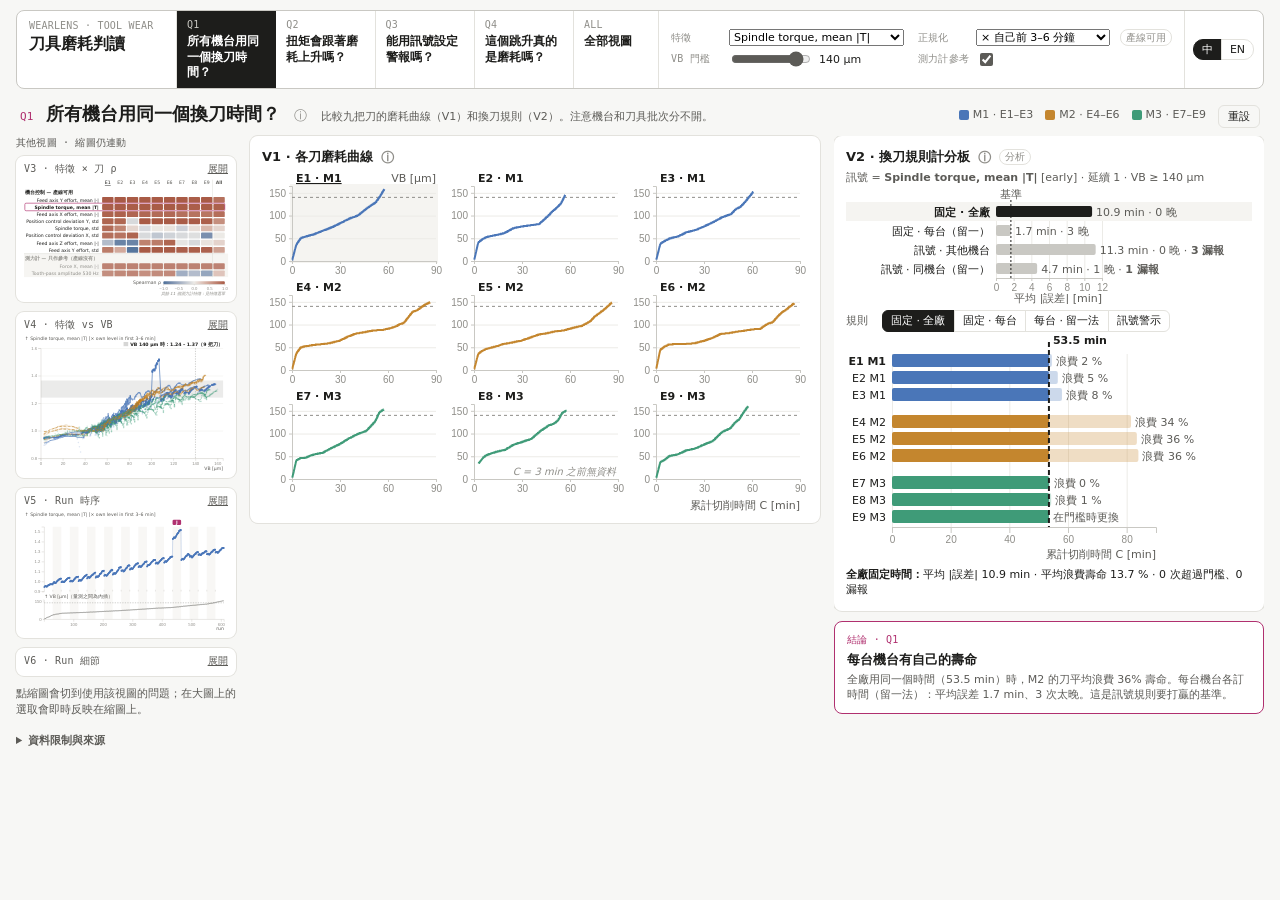
==== commit 34cfd76d: "Compromise layout: Q1-Q4 tabs with linked thumbnails, live conclusion box, 中/EN switch - Each questi" ====
--- a/web/index.html
+++ b/web/index.html
@@ -1,5 +1,5 @@
 <!doctype html>
-<html lang="en">
+<html lang="zh-Hant">
 <head>
 <meta charset="utf-8">
 <meta name="viewport" content="width=device-width, initial-scale=1">
@@ -8,114 +8,106 @@
 <script src="lib/d3.v7.9.0.min.js"></script>
 </head>
 <body>
-<header class="top">
-  <h1>WearLens</h1>
-  <p class="question">Can signals the machine already has — <b>without a dynamometer</b> — tell when to replace an end mill?
-    <button class="info" aria-expanded="false" aria-controls="about-info" aria-label="About WearLens">ⓘ</button></p>
-  <div class="info-body" id="about-info" hidden>Visual analytics of end-mill wear across three machine tools.
-    Target user: a process engineer introducing tool-condition monitoring on a machine fleet. In production only
-    <b>machine-control signals</b> are available; the dynamometer is shown as a <i>reference</i> from the trial.
-    The guided steps ①–④ follow the analysis: tool life → does a signal follow wear → can it set the alarm → is a jump really wear.</div>
+<!-- Header: brand · guided questions Q1–Q4 (+ all views) · global controls · language -->
+<header class="hdr" id="bar">
+  <div class="brand"><small class="mono">WEARLENS · TOOL WEAR</small><b data-i18n="brand">刀具磨耗判讀</b></div>
+  <nav class="tabs" aria-label="Guided questions">
+    <button class="tab" data-step="1"><small class="mono">Q1</small><b data-i18n="q1"></b></button>
+    <button class="tab" data-step="2"><small class="mono">Q2</small><b data-i18n="q2"></b></button>
+    <button class="tab" data-step="3"><small class="mono">Q3</small><b data-i18n="q3"></b></button>
+    <button class="tab" data-step="4"><small class="mono">Q4</small><b data-i18n="q4"></b></button>
+    <button class="tab tab-all" data-step="all"><small class="mono">ALL</small><b data-i18n="qall"></b></button>
+  </nav>
+  <section class="status" id="controls" aria-label="Global controls">
+    <label><span class="k mono" data-i18n="feature"></span><select id="ctl-feature"></select></label>
+    <label data-i18n-title="normTitle"><span class="k mono" data-i18n="norm"></span>
+      <select id="ctl-norm">
+        <option value="early" data-i18n="normEarly"></option>
+        <option value="vbref" data-i18n="normVbref"></option>
+        <option value="z" data-i18n="normZ"></option>
+        <option value="raw" data-i18n="normRaw"></option>
+      </select><span id="norm-badge" class="badge">production</span></label>
+    <label><span class="k mono" data-i18n="vbLimit"></span><input type="range" id="ctl-thr" min="60" max="150" step="5" value="140"><output id="out-thr">140 µm</output></label>
+    <label class="chk"><span class="k mono" data-i18n="dyn"></span><input type="checkbox" id="ctl-dyn" checked></label>
+  </section>
+  <div class="lang" role="group" aria-label="Language"><button data-lang="zh">中</button><button data-lang="en">EN</button></div>
 </header>
 
-<div id="bar" class="bar">
-  <div class="bar-row">
-    <nav class="guide" aria-label="Guided steps"><span class="seg-inline">
-      <button data-step="1">① One time for all?</button><button data-step="2">② Does torque follow wear?</button><button data-step="3">③ Can it set the alarm?</button><button data-step="4">④ Is a jump really wear?</button></span></nav>
-    <span class="spacer"></span>
-    <div class="legend" id="legend" aria-label="Machine color legend"></div>
-    <button id="ctl-reset" class="ghost">Reset</button>
-  </div>
-  <section id="controls" class="bar-row" aria-label="Global controls">
-    <label>Feature <select id="ctl-feature"></select></label>
-    <label title="early: divide by the same end mill's median in its first 3–6 min (available in production). VB 50–60 µm and z-score need microscope data or complete tool lives (trial only).">Normalization
-      <select id="ctl-norm">
-        <option value="early">× own first 3–6 min</option>
-        <option value="vbref">× own VB 50–60 µm</option>
-        <option value="z">machine z-score</option>
-        <option value="raw">raw</option>
-      </select><span id="norm-badge" class="badge">production</span></label>
-    <label>VB threshold <input type="range" id="ctl-thr" min="60" max="150" step="5" value="140"> <output id="out-thr">140 µm</output></label>
-    <label class="chk"><input type="checkbox" id="ctl-dyn" checked> Dynamometer reference</label>
-  </section>
-  <p id="guide-note" class="guide-note" hidden><span></span><button id="guide-close" aria-label="Leave the guided step">✕</button></p>
-</div>
+<!-- Question bar: the active question, what to look at, machine legend, reset -->
+<section class="qbar">
+  <span class="qnum mono" id="q-num">Q1</span>
+  <h2 id="q-title"></h2>
+  <button class="info" aria-expanded="false" aria-controls="about-info" aria-label="About">ⓘ</button>
+  <div class="info-body" id="about-info" hidden data-i18n="about"></div>
+  <p id="q-note" class="q-note"></p>
+  <div class="legend" id="legend" aria-label="Machine color legend"></div>
+  <button id="ctl-reset" class="ghost" data-i18n="reset"></button>
+</section>
 
-<!-- Layout follows the narrative: evidence views on the left (one row per question),
-     the V2 scoreboard (replacement rules) stays visible on the right for every step. -->
-<main class="grid">
-  <section class="step" id="s1" style="grid-area: s1">
-    <h2 class="step-h"><span class="num">①</span> Tool life — does one replacement time fit all machines?</h2>
-    <section class="view" id="v1"><h3>V1 · Wear curves per end mill <button class="info" aria-expanded="false" aria-controls="v1-info" aria-label="About V1">ⓘ</button></h3>
-      <p class="hint info-body" id="v1-info" hidden>VB (flank wear) vs cumulated contact time, one row per machine; dashed line = VB threshold.
-        Drag horizontally in a panel to filter a contact-time range (updates V3 and V4); click a panel to select the end mill.
-        VB is measured every 1–2 layers and interpolated in between.</p>
-      <div class="plot"></div></section>
-  </section>
-
-  <section class="step" id="s2" style="grid-area: s2">
-    <h2 class="step-h"><span class="num">②③</span> Signal — does a machine signal follow wear, and can it set the alarm level?</h2>
-    <div class="pair">
-      <section class="view" id="v3"><h3>V3 · Which signal follows wear? <button class="info" aria-expanded="false" aria-controls="v3-info" aria-label="About V3">ⓘ</button> <span class="tag">analysis</span></h3>
-        <p class="hint info-body" id="v3-info" hidden>Spearman ρ between the feature (current normalization, current time filter) and VB, per end mill and for all end mills pooled.
-          Hover a cell for ρ and n; click a row to select the feature. All 8 machine-control features are listed; of the 13 dynamometer features only 2 representatives are shown (the rest are in the Feature menu).
-          Feed axis: M1 = ball-screw motor torque [Nm], M2/M3 = linear-motor force [N], and M2 runs tool batch B, so units and batches differ across machines.
-          Within an end mill VB is mostly interpolated from contact time, so per-end-mill ρ is optimistic.</p>
-        <div class="ctl">Sort by <span id="v3-sort" class="seg-inline"><button data-sort="min" class="on">worst end mill</button><button data-sort="pooled">all pooled</button></span></div>
-        <div class="plot"></div></section>
-      <section class="view" id="v4"><h3>V4 · Feature vs wear <button class="info" aria-expanded="false" aria-controls="v4-info" aria-label="About V4">ⓘ</button></h3>
-        <p class="hint info-body" id="v4-info" hidden>Each dot = one run (feature after normalization vs VB). Lines = per-end-mill rolling median,
-          line style per machine (M1 solid · M2 dashed · M3 dotted). Gray band = range of the feature level at which the end mills reach the VB threshold:
-          this is where an alarm level would be calibrated. Drag a box to brush runs (highlighted in V1 and V5); click a dot to open the run.</p>
-        <div class="ctl"><label><input type="checkbox" id="v4-lines" checked> trend lines</label></div>
-        <div class="plot"></div></section>
+<!-- Compromise layout: the question's main views in the centre, the other views as linked thumbnails on the left,
+     the V2 scoreboard and the live conclusion on the right. Slots are moved between the columns by main.js. -->
+<main class="layout" id="layout">
+  <aside class="thumbs" id="thumbs" aria-label="Other views">
+    <div class="col-h mono" data-i18n="thumbs"></div>
+    <div id="thumb-list"></div>
+    <p class="hint" data-i18n="thumbsHint"></p>
+  </aside>
+  <div class="mainc" id="mainc"></div>
+  <aside class="score" id="score">
+    <div class="slot" id="slot-v2">
+      <section class="view" id="v2"><h3><span data-i18n="v2t"></span> <button class="info" aria-expanded="false" aria-controls="v2-info" aria-label="About V2">ⓘ</button> <span class="tag" data-i18n="analysis"></span></h3>
+        <div class="hint info-body" id="v2-info" hidden data-i18n="i2"></div>
+        <div id="v2-score"></div>
+        <div class="ctl"><span data-i18n="rule"></span> <span id="v2-mode" class="seg-inline"><button data-mode="fleet" class="on" data-i18n="mFleet"></button><button data-mode="machine" data-i18n="mMachine"></button><button data-mode="machineLoo" data-i18n="mLoo"></button><button data-mode="signal" data-i18n="mSignal"></button></span></div>
+        <p hidden id="v2-fixed-hint"></p>
+        <div class="ctl" id="v2-signal-ctl" hidden><span data-i18n="sig1"></span>
+          <input type="number" id="v2-persist" min="1" max="120" step="1" value="1" style="width:4em"> <span data-i18n="sig2"></span>
+          <label><input type="radio" name="cal" value="other" checked> <span data-i18n="calOther"></span></label>
+          <label><input type="radio" name="cal" value="loo"> <span data-i18n="calLoo"></span></label>
+          <label><input type="radio" name="cal" value="insample"> <span data-i18n="calIn"></span></label>
+          <label><input type="radio" name="cal" value="manual"> <span data-i18n="calManual"></span> <input type="number" id="v2-level" step="0.01" value="1.25" style="width:5em"></label></div>
+        <div class="plot"></div><p class="summary" id="v2-summary"></p></section>
     </div>
-  </section>
-
-  <section class="step" id="s3" style="grid-area: s3">
-    <h2 class="step-h"><span class="num">④</span> Check — is a signal change really wear?</h2>
-    <div class="pair">
-      <section class="view" id="v5"><h3>V5 · Run timeline of <select id="v5-tool"></select> <button class="info" aria-expanded="false" aria-controls="v5-info" aria-label="About V5">ⓘ</button> <span class="tag">analysis</span></h3>
-        <p class="hint info-body" id="v5-info" hidden>Feature per run of the selected end mill; faint bands and ticks mark layers (29 runs each).
-          Flags: <b>J</b> = jump vs neighbouring layers, <b>R</b> = rise within the layer (computed on the raw feature).
-          In signal-alarm mode the black line is the trailing median (15 runs), the dashed line the alarm level and ▼ the alarm.
-          Bottom strip: VB, interpolated between microscope measurements. Click a run to open it in V6.</p>
-        <div class="ctl"><label>Layer jump ≥ <input type="range" id="ctl-jump" min="2" max="30" step="1" value="5"> <output id="out-jump">5 %</output></label>
-          <label>In-layer rise ≥ <input type="range" id="ctl-rise" min="5" max="60" step="1" value="20"> <output id="out-rise">20 %</output></label></div>
-        <p class="hint"><b id="v5-count"></b></p>
-        <div class="plot"></div></section>
-      <section class="view" id="v6"><h3>V6 · Run details <button class="info" aria-expanded="false" aria-controls="v6-info" aria-label="About V6">ⓘ</button></h3>
-        <p class="hint info-body" id="v6-info" hidden>Signal envelopes of the selected run: machine signals (machine colour) and the dynamometer reference (gray).
-          Faint band = detected cut; dashed lines = window used for the features. "Pin as comparison" keeps a run in light gray for comparison.
-          Bottom: 20 ms of the raw force at 25 kHz from the nearest representative run of the same end mill (peaks = cutting edges).</p>
-        <p class="hint" id="v6-head">Click a run in V4 or V5.</p>
-        <div class="plot"></div></section>
-    </div>
-  </section>
-
-  <aside class="score" style="grid-area: score" aria-label="Scoreboard">
-    <section class="view" id="v2"><h3>V2 · Scoreboard: replacement rules <button class="info" aria-expanded="false" aria-controls="v2-info" aria-label="About V2">ⓘ</button> <span class="tag">analysis</span></h3>
-      <div class="hint info-body" id="v2-info" hidden>
-        <p><b>Scoreboard:</b> every rule under the same test — mean |replacement time − time VB reaches the threshold| over the end mills that reach it;
-          missed alarms are counted separately. Dashed line = baseline (fixed time per machine, leave-one-out). Click a rule to show it below.</p>
-        <p><b>Bars below:</b> time until VB reaches the threshold; dark = used, light = unused life, hatched = overrun / late, ▼ = alarm.
-          Drag the dashed line to change a fixed replacement time. Leave-one-out: each end mill gets the earliest life of the <i>other</i> end mills of its machine.</p>
-        <p>M2 end mills are tool batch B: machine and batch effects are confounded.</p></div>
-      <div id="v2-score"></div>
-      <div class="ctl">Rule <span id="v2-mode" class="seg-inline"><button data-mode="fleet" class="on">fixed · all</button><button data-mode="machine">fixed · per machine</button><button data-mode="machineLoo">per machine · LOO</button><button data-mode="signal">signal alarm</button></span></div>
-      <p hidden id="v2-fixed-hint"></p>
-      <div class="ctl" id="v2-signal-ctl" hidden>Alarm when the trailing median (15 runs) of the <b>selected feature</b> stays ≥ level for
-        <input type="number" id="v2-persist" min="1" max="120" step="1" value="1" style="width:4em"> runs. Level:
-        <label><input type="radio" name="cal" value="other" checked> calibrated on the other machines</label>
-        <label><input type="radio" name="cal" value="loo"> same machine, other end mills <i>(leave-one-out)</i></label>
-        <label><input type="radio" name="cal" value="insample"> same machine incl. itself <i>(in-sample)</i></label>
-        <label><input type="radio" name="cal" value="manual"> manual <input type="number" id="v2-level" step="0.01" value="1.25" style="width:5em"></label></div>
-      <div class="plot"></div><p class="summary" id="v2-summary"></p></section>
+    <div class="concl" id="concl"><small class="mono"><span data-i18n="conclLabel"></span> · <span id="concl-q"></span></small><b id="concl-title"></b><p id="concl-body"></p></div>
   </aside>
 </main>
 
+<!-- view slots (moved into the centre or the thumbnail column) -->
+<div id="pool">
+  <div class="slot" id="slot-v1" data-view="v1"><div class="slot-h mono"><span>V1 · <span data-i18n="v1s"></span></span><span class="open" data-i18n="open"></span></div>
+    <section class="view" id="v1"><h3><span data-i18n="v1t"></span> <button class="info" aria-expanded="false" aria-controls="v1-info" aria-label="About V1">ⓘ</button></h3>
+      <p class="hint info-body" id="v1-info" hidden data-i18n="i1"></p>
+      <div class="plot"></div></section></div>
+
+  <div class="slot" id="slot-v3" data-view="v3"><div class="slot-h mono"><span>V3 · <span data-i18n="v3s"></span></span><span class="open" data-i18n="open"></span></div>
+    <section class="view" id="v3"><h3><span data-i18n="v3t"></span> <button class="info" aria-expanded="false" aria-controls="v3-info" aria-label="About V3">ⓘ</button> <span class="tag" data-i18n="analysis"></span></h3>
+      <p class="hint info-body" id="v3-info" hidden data-i18n="i3"></p>
+      <div class="ctl"><span data-i18n="sortBy"></span> <span id="v3-sort" class="seg-inline"><button data-sort="min" class="on" data-i18n="sortMin"></button><button data-sort="pooled" data-i18n="sortPooled"></button></span></div>
+      <div class="plot"></div></section></div>
+
+  <div class="slot" id="slot-v4" data-view="v4"><div class="slot-h mono"><span>V4 · <span data-i18n="v4s"></span></span><span class="open" data-i18n="open"></span></div>
+    <section class="view" id="v4"><h3><span data-i18n="v4t"></span> <button class="info" aria-expanded="false" aria-controls="v4-info" aria-label="About V4">ⓘ</button></h3>
+      <p class="hint info-body" id="v4-info" hidden data-i18n="i4"></p>
+      <div class="ctl"><label><input type="checkbox" id="v4-lines" checked> <span data-i18n="trend"></span></label></div>
+      <div class="plot"></div></section></div>
+
+  <div class="slot" id="slot-v5" data-view="v5"><div class="slot-h mono"><span>V5 · <span data-i18n="v5s"></span></span><span class="open" data-i18n="open"></span></div>
+    <section class="view" id="v5"><h3><span data-i18n="v5t"></span> <select id="v5-tool"></select> <button class="info" aria-expanded="false" aria-controls="v5-info" aria-label="About V5">ⓘ</button> <span class="tag" data-i18n="analysis"></span></h3>
+      <p class="hint info-body" id="v5-info" hidden data-i18n="i5"></p>
+      <div class="ctl"><label><span data-i18n="jump"></span> <input type="range" id="ctl-jump" min="2" max="30" step="1" value="5"> <output id="out-jump">5 %</output></label>
+        <label><span data-i18n="rise"></span> <input type="range" id="ctl-rise" min="5" max="60" step="1" value="20"> <output id="out-rise">20 %</output></label>
+        <b id="v5-count"></b></div>
+      <div class="plot"></div></section></div>
+
+  <div class="slot" id="slot-v6" data-view="v6"><div class="slot-h mono"><span>V6 · <span data-i18n="v6s"></span></span><span class="open" data-i18n="open"></span></div>
+    <section class="view" id="v6"><h3><span data-i18n="v6t"></span> <button class="info" aria-expanded="false" aria-controls="v6-info" aria-label="About V6">ⓘ</button></h3>
+      <p class="hint info-body" id="v6-info" hidden data-i18n="i6"></p>
+      <p class="hint" id="v6-head"></p>
+      <div class="plot"></div></section></div>
+</div>
+
 <footer class="foot">
-  <details><summary>Data limitations &amp; source</summary>
+  <details><summary data-i18n="limits"></summary>
     <p id="limitations"></p>
     <p>Data: Denkena, Klemme &amp; Stiehl (2023), <i>Data in Brief</i> 50:109574 · Mendeley Data doi:10.17632/zpxs87bjt8 (CC BY 4.0). Built with D3.js v7.9.0.</p>
   </details>
--- a/web/css/style.css
+++ b/web/css/style.css
@@ -30,20 +30,7 @@
 .muted { color: var(--text-2); }
 select, input, button { font: inherit; }
 
-/* ---------- header + sticky bar ---------- */
-.top { display: flex; align-items: baseline; gap: 10px; flex-wrap: wrap; margin-bottom: 6px; }
-.top { position: relative; }
-.top .info-body { left: 0; right: auto; max-width: 620px; top: 28px; }
-h1 { font-size: 18px; margin: 0; letter-spacing: -0.01em; }
-.question { font-size: var(--fs-title); color: var(--text-2); margin: 0; }
-.question b { color: var(--text); }
-.bar { position: sticky; top: 0; z-index: 10; background: var(--surface); padding: 6px 0;
-  border-bottom: 1px solid var(--border); display: flex; flex-direction: column; gap: 6px; }
-.bar-row { display: flex; flex-wrap: wrap; align-items: center; gap: 6px 16px; }
-.bar label { display: inline-flex; align-items: center; gap: 5px; color: var(--text-2); }
-.bar output { min-width: 40px; font-variant-numeric: tabular-nums; color: var(--text); }
-.bar input[type=range] { width: 110px; }
-.spacer { flex: 1; }
+.mono { font-family: ui-monospace, "SFMono-Regular", Menlo, Consolas, monospace; letter-spacing: .02em; }
 button { border: 1px solid var(--border); background: var(--panel); border-radius: 6px; padding: 3px 9px; cursor: pointer; color: var(--text); }
 button:hover { border-color: var(--muted); }
 button.on { background: var(--text); color: #fff; border-color: var(--text); }
@@ -52,11 +39,6 @@
 .seg-inline button { border-radius: 0; margin-left: -1px; padding: 2px 8px; }
 .seg-inline button:first-child { border-radius: 6px 0 0 6px; margin-left: 0; }
 .seg-inline button:last-child { border-radius: 0 6px 6px 0; }
-.guide .seg-inline button { padding: 3px 10px; }
-.guide-note { margin: 0; padding: 4px 8px 4px 10px; background: var(--panel); border-left: 3px solid var(--text);
-  border-radius: 4px; display: flex; gap: 8px; align-items: flex-start; }
-.guide-note span { flex: 1; }
-.guide-note button { border: 0; padding: 0 4px; background: transparent; color: var(--muted); }
 .legend { display: inline-flex; gap: 12px; color: var(--text-2); }
 .legend span { display: inline-flex; gap: 4px; align-items: center; }
 .legend i { width: 10px; height: 10px; border-radius: 2px; display: inline-block; }
@@ -64,20 +46,69 @@
   color: var(--muted); background: transparent; margin-left: 4px; font-weight: 400; line-height: 1.5; }
 .badge.warn { color: #8a5a1c; border-color: #ecdcc4; }
 
-/* ---------- narrative grid: rows = steps (evidence), right column = V2 scoreboard ---------- */
-.grid { display: grid; grid-template-columns: minmax(0, 1fr) 460px; grid-template-areas: "s1 score" "s2 score" "s3 score";
-  gap: 14px; margin-top: 12px; align-items: start; }
-.score { position: sticky; top: calc(var(--bar-h, 80px) + 10px); max-height: calc(100vh - var(--bar-h, 80px) - 20px); overflow-y: auto; }
-.step { scroll-margin-top: calc(var(--bar-h, 80px) + 10px); }
-.step-h { font-size: var(--fs-title); font-weight: 600; color: var(--text-2); margin: 0 0 6px 2px; display: flex; gap: 8px; align-items: baseline; }
-.step-h .num { color: var(--muted); min-width: 20px; }
-.pair { display: grid; grid-template-columns: 1fr 1fr; gap: 14px; align-items: start; }
+/* ---------- header: brand · questions · global controls · language (sticky) ---------- */
+.hdr { position: sticky; top: 0; z-index: 10; display: grid; grid-template-columns: 160px minmax(0, 1fr) auto 78px;
+  background: var(--panel); border: 1px solid #c9c8c3; border-radius: var(--radius); overflow: hidden; }
+.hdr > * { border-right: 1px solid var(--border); }
+.brand { padding: 8px 12px; }
+.brand small { font-size: var(--fs-note); color: var(--muted); display: block; }
+.brand b { font-size: 16px; }
+.tabs { display: grid; grid-template-columns: repeat(4, minmax(0, 1fr)) 84px; }
+.tab { border: 0; border-right: 1px solid var(--border); border-radius: 0; background: transparent; text-align: left;
+  padding: 7px 10px; display: flex; flex-direction: column; gap: 2px; }
+.tab:last-child { border-right: 0; }
+.tab small { font-size: var(--fs-note); color: var(--muted); }
+.tab b { font-size: 12px; font-weight: 600; line-height: 1.3; }
+.tab:hover:not(.on) { background: var(--band); }
+.tab.on { background: var(--text); color: #fff; }
+.tab.on small { color: #c9c8c3; }
+.status { display: grid; grid-template-columns: auto auto; gap: 3px 14px; padding: 5px 12px; align-content: center; }
+.status label { display: flex; align-items: center; gap: 6px; }
+.status .k { color: var(--muted); font-size: var(--fs-note); min-width: 52px; }
+.status select { max-width: 175px; }
+.status input[type=range] { width: 80px; }
+.status output { font-variant-numeric: tabular-nums; min-width: 44px; }
+.lang { display: flex; align-items: center; justify-content: center; border-right: 0; }
+.lang button { border-radius: 0; padding: 2px 8px; margin-left: -1px; }
+.lang button:first-child { border-radius: 10px 0 0 10px; }
+.lang button:last-child { border-radius: 0 10px 10px 0; }
+
+/* ---------- question bar ---------- */
+.qbar { position: relative; display: flex; align-items: baseline; gap: 10px 12px; flex-wrap: wrap; padding: 12px 4px 8px; }
+.qnum { color: var(--accent); }
+.qbar h2 { font-size: 18px; margin: 0; }
+.q-note { flex: 1; min-width: 280px; color: var(--text-2); margin: 0; }
+.qbar .info-body { left: 0; right: auto; top: 42px; max-width: 640px; }
+
+/* ---------- compromise layout: thumbnails | main views | scoreboard + conclusion ---------- */
+.layout { display: grid; grid-template-columns: 220px minmax(0, 1fr) 430px; gap: 14px; align-items: start; }
+.layout.all { grid-template-columns: minmax(0, 1fr) 430px; }
+.layout.all .thumbs, .layout.all .concl { display: none; }
+.thumbs { position: sticky; top: calc(var(--bar-h, 70px) + 10px); }
+.col-h { font-size: var(--fs-note); color: var(--text-2); margin: 0 0 6px; }
+#thumb-list .slot { margin-bottom: 10px; cursor: pointer; background: var(--panel); border-radius: var(--radius);
+  box-shadow: 0 0 0 1px var(--border); padding: 6px 8px; overflow: hidden; }
+#thumb-list .slot:hover { box-shadow: 0 0 0 1px var(--muted); }
+.slot-h { display: none; justify-content: space-between; font-size: var(--fs-note); color: var(--text-2); margin-bottom: 2px; }
+#thumb-list .slot-h { display: flex; }
+.slot-h .open { text-decoration: underline; }
+/* thumbnails are the real views, scaled down (zoom keeps layout) and not interactive; they still update on every selection */
+#thumb-list .view { zoom: 0.42; pointer-events: none; box-shadow: none; padding: 0; }
+#thumb-list .view h3, #thumb-list .view .ctl, #thumb-list .view .hint { display: none; }
+.mainc { display: flex; flex-direction: column; gap: 14px; min-width: 0; }
+.layout.all .mainc { display: grid; grid-template-columns: minmax(0, 1fr) minmax(0, 1fr); align-items: start; }
+.layout.all #slot-v1 { grid-column: 1 / -1; }
+#pool { display: none; }
+.score { position: sticky; top: calc(var(--bar-h, 70px) + 10px); max-height: calc(100vh - var(--bar-h, 70px) - 20px);
+  overflow-y: auto; display: flex; flex-direction: column; gap: 10px; }
+.concl { background: var(--panel); border: 1.5px solid var(--accent); border-radius: var(--radius); padding: 10px 12px; }
+.concl small { color: var(--accent); font-size: var(--fs-note); }
+.concl b { display: block; font-size: var(--fs-title); margin: 3px 0; }
+.concl p { margin: 0; color: var(--text-2); }
 
 /* one card per view, no nested frames */
 .view { position: relative; background: var(--panel); border-radius: var(--radius); padding: var(--pad); min-width: 0;
   box-shadow: 0 0 0 1px var(--border); transition: opacity .25s; }
-.view.dim { opacity: 0.38; }
-.view.dim:hover { opacity: 1; }
 h3 { font-size: var(--fs-title); margin: 0 0 4px; display: flex; align-items: center; gap: 6px; flex-wrap: wrap; font-weight: 600; }
 h3 select { font-weight: 600; }
 .ctl { display: flex; flex-wrap: wrap; align-items: center; gap: 4px 14px; color: var(--text-2); margin: 2px 0 4px; min-height: 18px; }
@@ -115,8 +146,11 @@
 .foot details p { margin: 4px 0 0 14px; }
 
 @media (max-width: 1200px) {
-  .grid { grid-template-columns: minmax(0, 1fr); grid-template-areas: "s1" "score" "s2" "s3"; }
-  .score { position: static; max-height: none; }
-  .bar { position: static; }
+  .hdr { position: static; grid-template-columns: 1fr; }
+  .hdr > * { border-right: 0; border-bottom: 1px solid var(--border); }
+  .layout, .layout.all { grid-template-columns: minmax(0, 1fr); }
+  .thumbs, .score { position: static; max-height: none; }
+  #thumb-list { display: grid; grid-template-columns: repeat(auto-fill, minmax(200px, 1fr)); gap: 10px; }
+  #thumb-list .slot { margin: 0; }
 }
-@media (max-width: 760px) { .pair { grid-template-columns: minmax(0, 1fr); } body { padding: 8px 16px; } }
+@media (max-width: 760px) { .tabs { grid-template-columns: 1fr 1fr; } .layout.all .mainc { grid-template-columns: minmax(0, 1fr); } body { padding: 8px 16px; } }
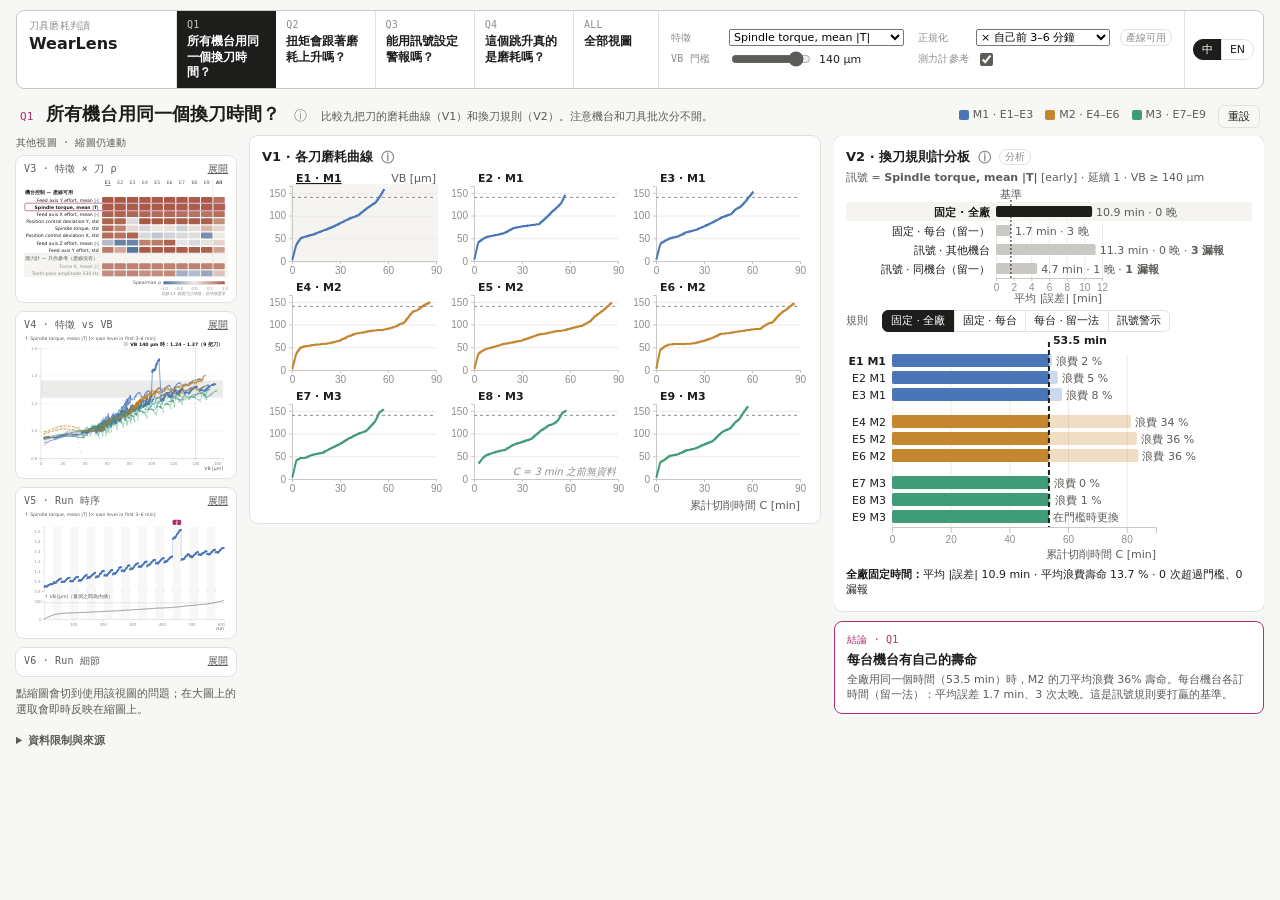
==== commit 8af121cc: "Update WearLens header, i18n subbrand, and EN Q1 tab width" ====
--- a/web/index.html
+++ b/web/index.html
@@ -10,7 +10,7 @@
 <body>
 <!-- Header: brand · guided questions Q1–Q4 (+ all views) · global controls · language -->
 <header class="hdr" id="bar">
-  <div class="brand"><small class="mono">WEARLENS · TOOL WEAR</small><b data-i18n="brand">刀具磨耗判讀</b></div>
+  <div class="brand"><small class="mono" data-i18n="subbrand">刀具磨耗分析</small><b class="brand-name">WearLens</b></div>
   <nav class="tabs" aria-label="Guided questions">
     <button class="tab" data-step="1"><small class="mono">Q1</small><b data-i18n="q1"></b></button>
     <button class="tab" data-step="2"><small class="mono">Q2</small><b data-i18n="q2"></b></button>
--- a/web/css/style.css
+++ b/web/css/style.css
@@ -154,3 +154,22 @@
   #thumb-list .slot { margin: 0; }
 }
 @media (max-width: 760px) { .tabs { grid-template-columns: 1fr 1fr; } .layout.all .mainc { grid-template-columns: minmax(0, 1fr); } body { padding: 8px 16px; } }
+
+/* ---------- English-only tab spacing & line wrapping refinement ---------- */
+html[lang="en"] .hdr {
+  grid-template-columns: 150px minmax(0, 1.35fr) auto 78px;
+}
+
+html[lang="en"] .tabs {
+  grid-template-columns: 1.45fr repeat(3, minmax(0, 1fr)) 74px;
+}
+
+html[lang="en"] .tab[data-step="1"] {
+  padding-left: 8px;
+  padding-right: 8px;
+}
+
+html[lang="en"] .tab[data-step="1"] b {
+  font-size: 12px;
+  line-height: 1.15;
+}
